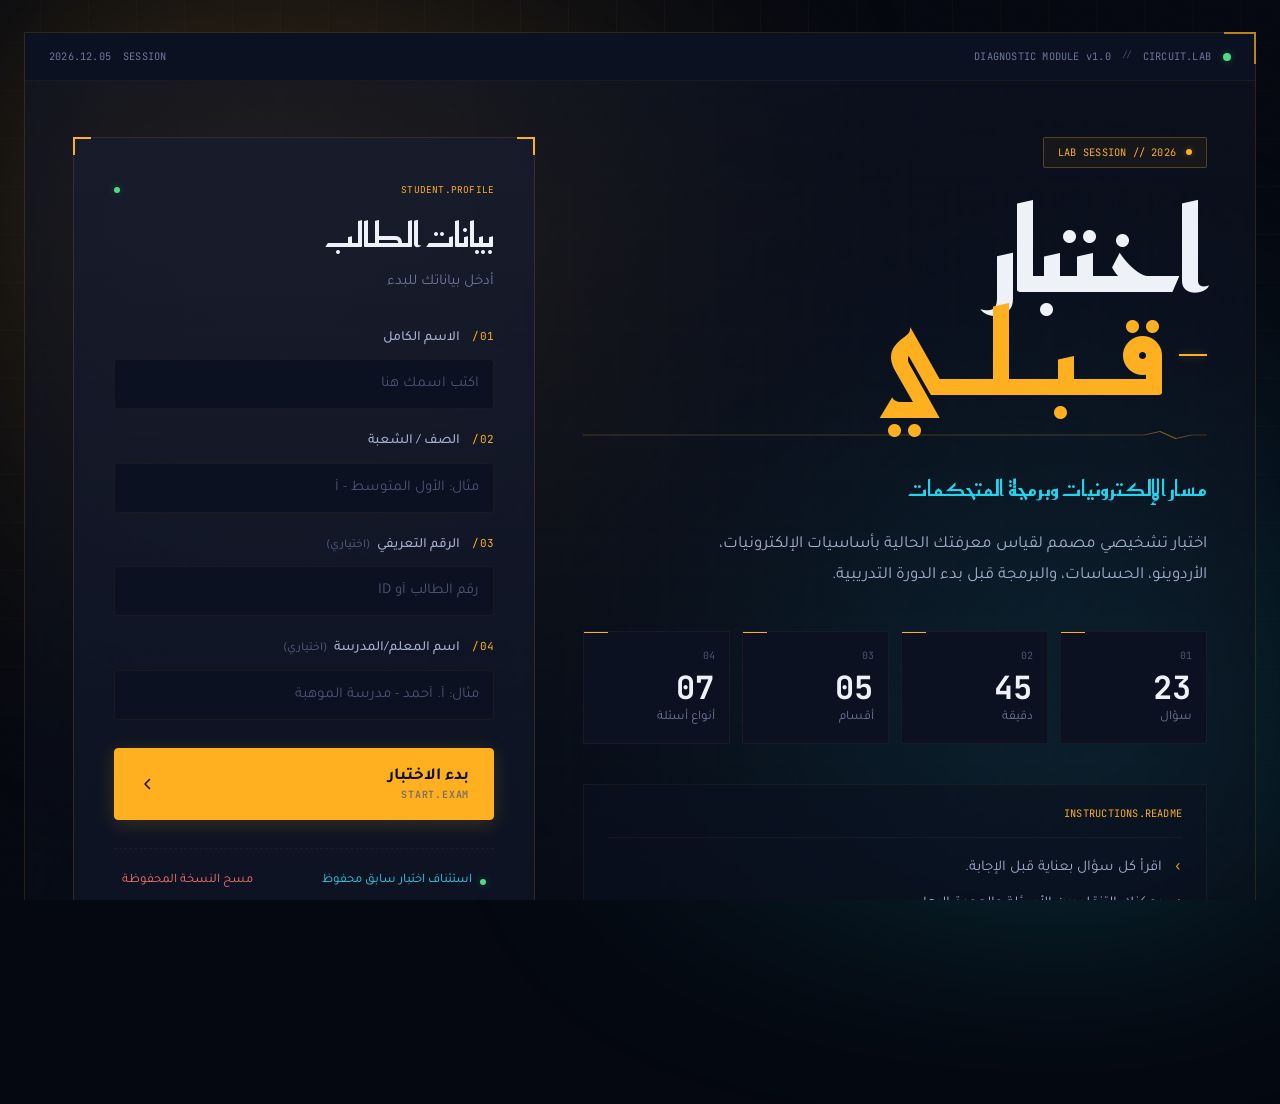
==== index.html @ 3941011f "Add files via upload" ====
<!DOCTYPE html>
<html lang="ar" dir="rtl">
<head>
  <meta charset="UTF-8" />
  <meta name="viewport" content="width=device-width, initial-scale=1.0" />
  <title>الاختبار القبلي — إلكترونيات وبرمجة متحكمات</title>
  <link rel="preconnect" href="https://fonts.googleapis.com" />
  <link rel="preconnect" href="https://fonts.gstatic.com" crossorigin />
  <link href="https://fonts.googleapis.com/css2?family=Reem+Kufi:wght@400;500;600;700&family=Tajawal:wght@300;400;500;700;800&family=JetBrains+Mono:wght@400;500;700&display=swap" rel="stylesheet" />
  <link rel="stylesheet" href="styles.css" />
</head>
<body>
  <!-- Ambient background layers -->
  <div class="ambient-grid" aria-hidden="true"></div>
  <div class="ambient-noise" aria-hidden="true"></div>
  <div class="ambient-glow ambient-glow--amber" aria-hidden="true"></div>
  <div class="ambient-glow ambient-glow--cyan" aria-hidden="true"></div>

  <!-- ============================================================
       WELCOME SCREEN
  ============================================================ -->
  <section class="screen screen--welcome" id="screen-welcome">
    <div class="frame frame--outer">
      <div class="brand-strip">
        <div class="brand-strip__left">
          <span class="signal-dot"></span>
          <span class="mono">CIRCUIT.LAB</span>
          <span class="brand-strip__divider">//</span>
          <span class="mono mono--muted">DIAGNOSTIC MODULE v1.0</span>
        </div>
        <div class="brand-strip__right">
          <span class="mono mono--muted">SESSION</span>
          <span class="mono" id="date-stamp"></span>
        </div>
      </div>

      <div class="welcome-grid">
        <!-- Hero (visual right in RTL) -->
        <div class="welcome-hero">
          <div class="meta-tag">
            <span class="meta-tag__dot"></span>
            <span class="mono">LAB SESSION // 2026</span>
          </div>

          <h1 class="hero-title">
            <span class="hero-title__line">اختبار</span>
            <span class="hero-title__line hero-title__line--accent">قـبـلـي</span>
          </h1>

          <div class="hero-underline">
            <svg viewBox="0 0 400 20" preserveAspectRatio="none">
              <path d="M0,10 L360,10 L370,4 L380,16 L390,10 L400,10" fill="none" stroke="currentColor" stroke-width="1.2"/>
            </svg>
          </div>

          <p class="hero-subtitle">مسار الإلكترونيات وبرمجة المتحكمات</p>

          <p class="hero-description">
            اختبار تشخيصي مصمم لقياس معرفتك الحالية بأساسيات الإلكترونيات،
            الأردوينو، الحساسات، والبرمجة قبل بدء الدورة التدريبية.
          </p>

          <div class="hero-stats">
            <div class="stat">
              <span class="stat__ordinal mono">01</span>
              <span class="stat__value mono">23</span>
              <span class="stat__label">سؤال</span>
            </div>
            <div class="stat">
              <span class="stat__ordinal mono">02</span>
              <span class="stat__value mono">45</span>
              <span class="stat__label">دقيقة</span>
            </div>
            <div class="stat">
              <span class="stat__ordinal mono">03</span>
              <span class="stat__value mono">05</span>
              <span class="stat__label">أقسام</span>
            </div>
            <div class="stat">
              <span class="stat__ordinal mono">04</span>
              <span class="stat__value mono">07</span>
              <span class="stat__label">أنواع أسئلة</span>
            </div>
          </div>

          <div class="hero-instructions">
            <div class="instructions-header">
              <span class="mono">INSTRUCTIONS.README</span>
            </div>
            <ul>
              <li><span class="li-num mono">›</span> اقرأ كل سؤال بعناية قبل الإجابة.</li>
              <li><span class="li-num mono">›</span> يمكنك التنقل بين الأسئلة والعودة إليها.</li>
              <li><span class="li-num mono">›</span> لا يوجد خصم على الإجابة الخاطئة، حاول دائماً.</li>
              <li><span class="li-num mono">›</span> عند انتهاء الوقت يُغلق الاختبار تلقائياً.</li>
            </ul>
          </div>
        </div>

        <!-- Student form panel (visual left in RTL) -->
        <div class="welcome-panel">
          <div class="panel-corners">
            <span class="corner corner--tl"></span>
            <span class="corner corner--tr"></span>
            <span class="corner corner--bl"></span>
            <span class="corner corner--br"></span>
          </div>

          <div class="panel-head">
            <div class="panel-head__row">
              <span class="mono mono--amber">STUDENT.PROFILE</span>
              <span class="signal-dot signal-dot--sm"></span>
            </div>
            <h2 class="panel-title">بيانات الطالب</h2>
            <p class="panel-caption">أدخل بياناتك للبدء</p>
          </div>

          <form class="student-form" id="student-form" novalidate>
            <label class="field">
              <span class="field__index mono">01/</span>
              <span class="field__label">الاسم الكامل</span>
              <input type="text" name="name" required autocomplete="name" placeholder="اكتب اسمك هنا" />
            </label>

            <label class="field">
              <span class="field__index mono">02/</span>
              <span class="field__label">الصف / الشعبة</span>
              <input type="text" name="grade" required placeholder="مثال: الأول المتوسط - أ" />
            </label>

            <label class="field">
              <span class="field__index mono">03/</span>
              <span class="field__label">الرقم التعريفي <span class="field__optional">(اختياري)</span></span>
              <input type="text" name="id" placeholder="رقم الطالب أو ID" />
            </label>

            <label class="field">
              <span class="field__index mono">04/</span>
              <span class="field__label">اسم المعلم/المدرسة <span class="field__optional">(اختياري)</span></span>
              <input type="text" name="school" placeholder="مثال: أ. أحمد - مدرسة الموهبة" />
            </label>

            <button type="submit" class="btn btn--primary btn--start">
              <span class="btn__label">
                <span>بدء الاختبار</span>
                <span class="mono mono--dim">START.EXAM</span>
              </span>
              <span class="btn__arrow" aria-hidden="true">
                <svg viewBox="0 0 24 24" width="18" height="18"><path d="M14 6l-6 6 6 6" fill="none" stroke="currentColor" stroke-width="2" stroke-linecap="round" stroke-linejoin="round"/></svg>
              </span>
            </button>

            <div class="resume-row" id="resume-row" hidden>
              <button type="button" class="link-btn" id="btn-resume">
                <span class="signal-dot signal-dot--sm"></span>
                استئناف اختبار سابق محفوظ
              </button>
              <button type="button" class="link-btn link-btn--danger" id="btn-clear-saved">
                مسح النسخة المحفوظة
              </button>
            </div>
          </form>
        </div>
      </div>
    </div>
  </section>

  <!-- ============================================================
       QUIZ SCREEN
  ============================================================ -->
  <section class="screen screen--quiz hidden" id="screen-quiz">
    <header class="quiz-header">
      <div class="quiz-header__left">
        <div class="chip-logo" aria-hidden="true">
          <svg viewBox="0 0 40 40">
            <rect x="8" y="8" width="24" height="24" rx="2" fill="none" stroke="currentColor" stroke-width="1.5"/>
            <rect x="14" y="14" width="12" height="12" fill="currentColor" opacity="0.15"/>
            <circle cx="20" cy="20" r="1.5" fill="currentColor"/>
            <line x1="4" y1="14" x2="8" y2="14" stroke="currentColor" stroke-width="1.2"/>
            <line x1="4" y1="20" x2="8" y2="20" stroke="currentColor" stroke-width="1.2"/>
            <line x1="4" y1="26" x2="8" y2="26" stroke="currentColor" stroke-width="1.2"/>
            <line x1="32" y1="14" x2="36" y2="14" stroke="currentColor" stroke-width="1.2"/>
            <line x1="32" y1="20" x2="36" y2="20" stroke="currentColor" stroke-width="1.2"/>
            <line x1="32" y1="26" x2="36" y2="26" stroke="currentColor" stroke-width="1.2"/>
            <line x1="14" y1="4" x2="14" y2="8" stroke="currentColor" stroke-width="1.2"/>
            <line x1="20" y1="4" x2="20" y2="8" stroke="currentColor" stroke-width="1.2"/>
            <line x1="26" y1="4" x2="26" y2="8" stroke="currentColor" stroke-width="1.2"/>
            <line x1="14" y1="32" x2="14" y2="36" stroke="currentColor" stroke-width="1.2"/>
            <line x1="20" y1="32" x2="20" y2="36" stroke="currentColor" stroke-width="1.2"/>
            <line x1="26" y1="32" x2="26" y2="36" stroke="currentColor" stroke-width="1.2"/>
          </svg>
        </div>
        <div class="quiz-brand">
          <div class="quiz-brand__title mono">CIRCUIT.LAB</div>
          <div class="quiz-brand__sub">اختبار قبلي</div>
        </div>
        <div class="student-badge" id="student-badge"></div>
      </div>

      <div class="quiz-header__right">
        <div class="progress-info">
          <span class="progress-info__label mono">PROGRESS</span>
          <span class="progress-info__value">
            <span id="answered-count" class="mono">0</span>
            <span class="progress-info__sep">/</span>
            <span id="total-count" class="mono">23</span>
          </span>
          <div class="progress-bar">
            <div class="progress-bar__fill" id="progress-fill"></div>
          </div>
        </div>

        <div class="timer" id="timer">
          <span class="timer__label mono">TIME REMAINING</span>
          <span class="timer__value mono" id="timer-value">45:00</span>
        </div>
      </div>
    </header>

    <div class="quiz-body">
      <aside class="quiz-nav">
        <div class="quiz-nav__head">
          <span class="mono mono--amber">MAP.NAV</span>
          <span class="quiz-nav__title">خريطة الأسئلة</span>
        </div>
        <div class="quiz-nav__legend">
          <span class="legend-item"><span class="legend-swatch legend-swatch--answered"></span>مُجاب</span>
          <span class="legend-item"><span class="legend-swatch legend-swatch--current"></span>الحالي</span>
          <span class="legend-item"><span class="legend-swatch legend-swatch--empty"></span>فارغ</span>
        </div>
        <div class="section-list" id="section-list"></div>
      </aside>

      <main class="quiz-main">
        <div class="question-shell" id="question-shell">
          <!-- Rendered by JS -->
        </div>

        <div class="quiz-actions">
          <button class="btn btn--ghost" id="btn-prev">
            <svg viewBox="0 0 24 24" width="16" height="16" class="btn__arrow"><path d="M10 6l6 6-6 6" fill="none" stroke="currentColor" stroke-width="2" stroke-linecap="round" stroke-linejoin="round"/></svg>
            السابق
          </button>
          <button class="btn btn--ghost" id="btn-finish">
            إنهاء وتسليم
          </button>
          <button class="btn btn--primary" id="btn-next">
            التالي
            <svg viewBox="0 0 24 24" width="16" height="16" class="btn__arrow"><path d="M14 6l-6 6 6 6" fill="none" stroke="currentColor" stroke-width="2" stroke-linecap="round" stroke-linejoin="round"/></svg>
          </button>
        </div>
      </main>
    </div>
  </section>

  <!-- ============================================================
       RESULTS SCREEN
  ============================================================ -->
  <section class="screen screen--results hidden" id="screen-results">
    <div class="results-frame">
      <div class="results-hero">
        <div class="check-frame">
          <svg viewBox="0 0 100 100" class="check-svg">
            <circle cx="50" cy="50" r="46" fill="none" stroke="currentColor" stroke-width="1" opacity="0.3"/>
            <circle cx="50" cy="50" r="40" fill="none" stroke="currentColor" stroke-width="1.5" class="check-circle"/>
            <path d="M30 52 L44 66 L72 36" fill="none" stroke="currentColor" stroke-width="3" stroke-linecap="round" stroke-linejoin="round" class="check-tick"/>
          </svg>
        </div>
        <div class="results-status">
          <span class="mono mono--amber">STATUS // TRANSMITTED</span>
        </div>
        <h1 class="results-title">تم تسليم الإجابات</h1>
        <p class="results-subtitle">شكراً لك، تم حفظ إجاباتك بنجاح.</p>
      </div>

      <div class="sync-status sync-status--idle" id="sync-status">
        <span class="sync-status__dot"></span>
        <span class="sync-status__text">في انتظار حالة الإرسال...</span>
      </div>

      <div class="results-summary" id="results-summary">
        <!-- Rendered by JS -->
      </div>

      <div class="results-actions">
        <div class="actions-head">
          <span class="mono mono--amber">EXPORT.OPTIONS</span>
          <span class="actions-title">اختر طريقة الحفظ/الإرسال</span>
        </div>

        <div class="actions-grid">
          <button class="action-card" id="btn-download-json">
            <div class="action-card__icon">
              <svg viewBox="0 0 24 24" width="24" height="24"><path d="M12 3v12m0 0l-4-4m4 4l4-4M4 17v2a2 2 0 002 2h12a2 2 0 002-2v-2" fill="none" stroke="currentColor" stroke-width="1.8" stroke-linecap="round" stroke-linejoin="round"/></svg>
            </div>
            <div class="action-card__body">
              <span class="mono mono--dim">01</span>
              <h3>تحميل ملف JSON</h3>
              <p>ملف بيانات كامل، مثالي للمعلم</p>
            </div>
          </button>

          <button class="action-card" id="btn-download-csv">
            <div class="action-card__icon">
              <svg viewBox="0 0 24 24" width="24" height="24"><rect x="4" y="4" width="16" height="16" rx="1" fill="none" stroke="currentColor" stroke-width="1.8"/><line x1="4" y1="10" x2="20" y2="10" stroke="currentColor" stroke-width="1.5"/><line x1="10" y1="4" x2="10" y2="20" stroke="currentColor" stroke-width="1.5"/></svg>
            </div>
            <div class="action-card__body">
              <span class="mono mono--dim">02</span>
              <h3>تحميل Excel/CSV</h3>
              <p>يفتح مباشرة في Excel</p>
            </div>
          </button>

          <button class="action-card" id="btn-download-txt">
            <div class="action-card__icon">
              <svg viewBox="0 0 24 24" width="24" height="24"><path d="M6 4h9l5 5v11a2 2 0 01-2 2H6a2 2 0 01-2-2V6a2 2 0 012-2z" fill="none" stroke="currentColor" stroke-width="1.8" stroke-linejoin="round"/><line x1="8" y1="13" x2="16" y2="13" stroke="currentColor" stroke-width="1.5"/><line x1="8" y1="17" x2="14" y2="17" stroke="currentColor" stroke-width="1.5"/></svg>
            </div>
            <div class="action-card__body">
              <span class="mono mono--dim">03</span>
              <h3>تحميل ملف نصي</h3>
              <p>ملف مقروء بسهولة</p>
            </div>
          </button>

          <button class="action-card" id="btn-copy">
            <div class="action-card__icon">
              <svg viewBox="0 0 24 24" width="24" height="24"><rect x="8" y="8" width="12" height="12" rx="1" fill="none" stroke="currentColor" stroke-width="1.8"/><path d="M16 8V6a2 2 0 00-2-2H6a2 2 0 00-2 2v8a2 2 0 002 2h2" fill="none" stroke="currentColor" stroke-width="1.8"/></svg>
            </div>
            <div class="action-card__body">
              <span class="mono mono--dim">04</span>
              <h3>نسخ للحافظة</h3>
              <p>الصق في أي مكان</p>
            </div>
          </button>

          <button class="action-card" id="btn-email">
            <div class="action-card__icon">
              <svg viewBox="0 0 24 24" width="24" height="24"><rect x="3" y="5" width="18" height="14" rx="1" fill="none" stroke="currentColor" stroke-width="1.8"/><path d="M3 7l9 6 9-6" fill="none" stroke="currentColor" stroke-width="1.8" stroke-linejoin="round"/></svg>
            </div>
            <div class="action-card__body">
              <span class="mono mono--dim">05</span>
              <h3>إرسال بالبريد</h3>
              <p>يفتح تطبيق البريد لديك</p>
            </div>
          </button>

          <button class="action-card action-card--restart" id="btn-restart">
            <div class="action-card__icon">
              <svg viewBox="0 0 24 24" width="24" height="24"><path d="M4 12a8 8 0 0114-5.3M20 4v4h-4M20 12a8 8 0 01-14 5.3M4 20v-4h4" fill="none" stroke="currentColor" stroke-width="1.8" stroke-linecap="round" stroke-linejoin="round"/></svg>
            </div>
            <div class="action-card__body">
              <span class="mono mono--dim">06</span>
              <h3>اختبار جديد</h3>
              <p>لطالب آخر</p>
            </div>
          </button>
        </div>

        <div class="teacher-config">
          <details>
            <summary>
              <span class="mono mono--amber">TEACHER.CONFIG</span>
              إعدادات المعلم — كيف يستقبل المعلم إجاباتك؟
            </summary>
            <div class="teacher-config__body">
              <p>ضع بريد المعلم هنا وسيتم استخدامه تلقائياً في زر "إرسال بالبريد":</p>
              <div class="config-row">
                <input type="email" id="teacher-email" placeholder="teacher@example.com" />
                <button class="btn btn--ghost btn--sm" id="btn-save-email">حفظ</button>
              </div>
              <p class="config-hint">
                <span class="mono mono--dim">HINT</span>
                لحفظ الإجابات تلقائياً على Google Sheets، راجع ملف
                <code>README.md</code> — يوجد دليل مبسط.
              </p>
            </div>
          </details>
        </div>
      </div>
    </div>
  </section>

  <!-- ============================================================
       CONFIRMATION MODAL
  ============================================================ -->
  <div class="modal hidden" id="modal-confirm">
    <div class="modal__backdrop" data-close-modal></div>
    <div class="modal__panel">
      <div class="panel-corners">
        <span class="corner corner--tl"></span>
        <span class="corner corner--tr"></span>
        <span class="corner corner--bl"></span>
        <span class="corner corner--br"></span>
      </div>
      <div class="modal__body">
        <div class="modal__badge mono mono--amber">CONFIRM.ACTION</div>
        <h3 id="modal-title">هل أنت متأكد؟</h3>
        <p id="modal-message">لن تستطيع تعديل إجاباتك بعد التسليم.</p>
        <div id="modal-warning" class="modal__warning hidden"></div>
      </div>
      <div class="modal__actions">
        <button class="btn btn--ghost" id="modal-cancel">إلغاء</button>
        <button class="btn btn--primary" id="modal-confirm">تأكيد</button>
      </div>
    </div>
  </div>

  <!-- ============================================================
       TOAST
  ============================================================ -->
  <div class="toast" id="toast" role="status" aria-live="polite"></div>

  <script src="questions.js"></script>
  <script src="app.js"></script>
</body>
</html>
---- styles.css ----
/* ============================================================
   CIRCUIT.LAB — Diagnostic Module Stylesheet
   Aesthetic: "Digital Laboratory"
   Palette: void navy + amber warning + cyan signal
   Typography: Reem Kufi (display AR) + Tajawal (body AR) + JetBrains Mono
============================================================ */

/* ------------------------------------------------------------
   1. Design tokens
------------------------------------------------------------ */
:root {
  /* Base surfaces */
  --bg-void: #050810;
  --bg-primary: #0a0e1a;
  --bg-surface: #101627;
  --bg-elevated: #161d33;
  --bg-hover: #1e2745;
  --bg-inset: #0b1120;

  /* Borders */
  --border-hairline: rgba(255, 176, 32, 0.06);
  --border-subtle: rgba(255, 176, 32, 0.14);
  --border-normal: rgba(255, 176, 32, 0.28);
  --border-strong: rgba(255, 176, 32, 0.55);
  --border-cool: rgba(34, 211, 238, 0.25);

  /* Text */
  --text-primary: #eef1f8;
  --text-secondary: #a3aecc;
  --text-muted: #6d7899;
  --text-dim: #4a5573;
  --text-inverse: #0a0e1a;

  /* Signal colors */
  --amber: #ffb020;
  --amber-soft: #ffcb63;
  --amber-glow: rgba(255, 176, 32, 0.35);
  --amber-shadow: rgba(255, 176, 32, 0.18);
  --cyan: #22d3ee;
  --cyan-soft: #7ce8f6;
  --cyan-glow: rgba(34, 211, 238, 0.35);
  --mint: #4ade80;
  --mint-glow: rgba(74, 222, 128, 0.3);
  --red: #f87171;
  --red-glow: rgba(248, 113, 113, 0.35);

  /* Typography */
  --font-display: 'Reem Kufi', 'Tajawal', system-ui, sans-serif;
  --font-body: 'Tajawal', system-ui, sans-serif;
  --font-mono: 'JetBrains Mono', 'Courier New', monospace;

  /* Radii */
  --r-sm: 4px;
  --r-md: 6px;
  --r-lg: 10px;
  --r-xl: 16px;

  /* Motion */
  --ease: cubic-bezier(0.4, 0, 0.2, 1);
  --ease-emphasized: cubic-bezier(0.2, 0.9, 0.3, 1);
  --dur-fast: 180ms;
  --dur-med: 320ms;
  --dur-slow: 600ms;
}

/* ------------------------------------------------------------
   2. Reset & base
------------------------------------------------------------ */
*,
*::before,
*::after {
  box-sizing: border-box;
  margin: 0;
  padding: 0;
}

html,
body {
  height: 100%;
  background: var(--bg-void);
  color: var(--text-primary);
  font-family: var(--font-body);
  font-size: 16px;
  line-height: 1.6;
  overflow-x: hidden;
  -webkit-font-smoothing: antialiased;
  -moz-osx-font-smoothing: grayscale;
}

body {
  position: relative;
  min-height: 100vh;
  overflow-y: auto;
}

button,
input,
textarea,
select {
  font: inherit;
  color: inherit;
}

button {
  background: none;
  border: none;
  cursor: pointer;
}

::selection {
  background: var(--amber);
  color: var(--text-inverse);
}

/* Custom scrollbar */
::-webkit-scrollbar {
  width: 10px;
  height: 10px;
}
::-webkit-scrollbar-track {
  background: var(--bg-primary);
}
::-webkit-scrollbar-thumb {
  background: var(--bg-elevated);
  border-radius: 5px;
  border: 2px solid var(--bg-primary);
}
::-webkit-scrollbar-thumb:hover {
  background: var(--border-normal);
}

.hidden {
  display: none !important;
}

.mono {
  font-family: var(--font-mono);
  font-feature-settings: 'ss01' on;
  letter-spacing: 0.02em;
  font-size: 0.86em;
}
.mono--amber { color: var(--amber); }
.mono--dim   { color: var(--text-dim); }
.mono--muted { color: var(--text-muted); }

/* ------------------------------------------------------------
   3. Ambient background layers
------------------------------------------------------------ */
.ambient-grid,
.ambient-noise,
.ambient-glow {
  position: fixed;
  inset: 0;
  pointer-events: none;
  z-index: 0;
}

.ambient-grid {
  background-image:
    linear-gradient(rgba(255, 176, 32, 0.035) 1px, transparent 1px),
    linear-gradient(90deg, rgba(255, 176, 32, 0.035) 1px, transparent 1px);
  background-size: 48px 48px;
  background-position: center center;
  mask-image: radial-gradient(ellipse at 50% 40%, rgba(0,0,0,1) 40%, rgba(0,0,0,0.4) 90%);
  -webkit-mask-image: radial-gradient(ellipse at 50% 40%, rgba(0,0,0,1) 40%, rgba(0,0,0,0.4) 90%);
}

.ambient-noise {
  opacity: 0.03;
  mix-blend-mode: overlay;
  background-image: url("data:image/svg+xml;utf8,<svg xmlns='http://www.w3.org/2000/svg' width='120' height='120'><filter id='n'><feTurbulence type='fractalNoise' baseFrequency='0.9' numOctaves='2' /></filter><rect width='100%25' height='100%25' filter='url(%23n)' opacity='0.6'/></svg>");
}

.ambient-glow {
  filter: blur(120px);
  opacity: 0.25;
}
.ambient-glow--amber {
  background: radial-gradient(circle at 20% 20%, var(--amber) 0%, transparent 45%);
}
.ambient-glow--cyan {
  background: radial-gradient(circle at 85% 85%, var(--cyan) 0%, transparent 40%);
}

/* ------------------------------------------------------------
   4. Screen structure
------------------------------------------------------------ */
.screen {
  position: relative;
  z-index: 1;
  min-height: 100vh;
  animation: screen-in var(--dur-slow) var(--ease-emphasized);
}

@keyframes screen-in {
  from {
    opacity: 0;
    transform: translateY(8px);
  }
  to {
    opacity: 1;
    transform: translateY(0);
  }
}

/* ------------------------------------------------------------
   5. WELCOME screen
------------------------------------------------------------ */
.screen--welcome {
  padding: 32px 24px;
  display: flex;
  align-items: center;
  justify-content: center;
}

.frame--outer {
  width: 100%;
  max-width: 1400px;
  border: 1px solid var(--border-subtle);
  background: linear-gradient(180deg, rgba(16, 22, 39, 0.6), rgba(10, 14, 26, 0.4));
  backdrop-filter: blur(2px);
  position: relative;
}

/* Frame corner brackets */
.frame--outer::before,
.frame--outer::after {
  content: '';
  position: absolute;
  width: 32px;
  height: 32px;
  border: 2px solid var(--amber);
  opacity: 0.7;
}
.frame--outer::before {
  top: -1px; right: -1px;
  border-left: none; border-bottom: none;
}
.frame--outer::after {
  bottom: -1px; left: -1px;
  border-right: none; border-top: none;
}

.brand-strip {
  display: flex;
  justify-content: space-between;
  align-items: center;
  padding: 14px 24px;
  border-bottom: 1px solid var(--border-hairline);
  background: var(--bg-inset);
  font-size: 12px;
  color: var(--text-muted);
}
.brand-strip__left,
.brand-strip__right {
  display: flex;
  align-items: center;
  gap: 12px;
}
.brand-strip__divider {
  color: var(--text-dim);
}

.signal-dot {
  display: inline-block;
  width: 8px;
  height: 8px;
  border-radius: 50%;
  background: var(--mint);
  box-shadow: 0 0 8px var(--mint-glow);
  animation: pulse 1.6s infinite;
}
.signal-dot--sm {
  width: 6px;
  height: 6px;
}
@keyframes pulse {
  0%, 100% { opacity: 1; transform: scale(1); }
  50% { opacity: 0.4; transform: scale(0.85); }
}

.welcome-grid {
  display: grid;
  grid-template-columns: 1.35fr 1fr;
  gap: 48px;
  padding: 56px 48px;
}

.welcome-hero {
  animation: slide-in-r var(--dur-slow) var(--ease-emphasized) both;
  animation-delay: 100ms;
}
.welcome-panel {
  animation: slide-in-l var(--dur-slow) var(--ease-emphasized) both;
  animation-delay: 250ms;
}

@keyframes slide-in-r {
  from { opacity: 0; transform: translateX(-24px); }
  to { opacity: 1; transform: translateX(0); }
}
@keyframes slide-in-l {
  from { opacity: 0; transform: translateX(24px); }
  to { opacity: 1; transform: translateX(0); }
}

/* Hero */
.meta-tag {
  display: inline-flex;
  align-items: center;
  gap: 10px;
  padding: 6px 14px;
  border: 1px solid var(--border-normal);
  color: var(--amber);
  font-size: 12px;
  letter-spacing: 0.08em;
  border-radius: 2px;
  background: rgba(255, 176, 32, 0.05);
  margin-bottom: 32px;
}
.meta-tag__dot {
  width: 6px;
  height: 6px;
  border-radius: 50%;
  background: var(--amber);
  box-shadow: 0 0 6px var(--amber-glow);
  animation: pulse 1.6s infinite;
}

.hero-title {
  font-family: var(--font-display);
  font-weight: 700;
  font-size: clamp(56px, 9vw, 128px);
  line-height: 0.9;
  letter-spacing: -0.02em;
  margin-bottom: 20px;
}
.hero-title__line {
  display: block;
  color: var(--text-primary);
}
.hero-title__line--accent {
  color: var(--amber);
  position: relative;
  padding-inline-start: 44px;
}
.hero-title__line--accent::before {
  content: '';
  position: absolute;
  right: 0;
  top: 50%;
  transform: translateY(-50%);
  width: 28px;
  height: 2px;
  background: var(--amber);
  box-shadow: 0 0 8px var(--amber-glow);
}

.hero-underline {
  color: var(--amber);
  opacity: 0.5;
  margin-bottom: 32px;
  height: 12px;
}
.hero-underline svg { width: 100%; height: 100%; }

.hero-subtitle {
  font-family: var(--font-display);
  font-weight: 500;
  font-size: 22px;
  color: var(--cyan);
  margin-bottom: 24px;
  letter-spacing: 0.01em;
}

.hero-description {
  max-width: 540px;
  color: var(--text-secondary);
  line-height: 1.8;
  margin-bottom: 40px;
  font-size: 17px;
}

.hero-stats {
  display: grid;
  grid-template-columns: repeat(4, 1fr);
  gap: 12px;
  margin-bottom: 40px;
  max-width: 640px;
}
.stat {
  position: relative;
  padding: 16px 14px 14px;
  border: 1px solid var(--border-hairline);
  background: var(--bg-inset);
  overflow: hidden;
  transition: border-color var(--dur-fast) var(--ease), transform var(--dur-fast) var(--ease);
}
.stat:hover {
  border-color: var(--border-normal);
  transform: translateY(-2px);
}
.stat::before {
  content: '';
  position: absolute;
  top: 0; left: 0;
  width: 24px;
  height: 1px;
  background: var(--amber);
}
.stat__ordinal {
  display: block;
  font-size: 10px;
  color: var(--text-dim);
  margin-bottom: 8px;
}
.stat__value {
  display: block;
  font-size: 32px;
  color: var(--text-primary);
  font-weight: 700;
  line-height: 1;
}
.stat__label {
  display: block;
  font-size: 13px;
  color: var(--text-muted);
  margin-top: 4px;
}

.hero-instructions {
  border: 1px solid var(--border-hairline);
  background: rgba(11, 17, 32, 0.6);
  padding: 20px 24px;
  max-width: 640px;
}
.instructions-header {
  padding-bottom: 12px;
  margin-bottom: 12px;
  border-bottom: 1px solid var(--border-hairline);
  font-size: 12px;
  color: var(--amber);
  letter-spacing: 0.06em;
}
.hero-instructions ul {
  list-style: none;
}
.hero-instructions li {
  display: flex;
  gap: 12px;
  padding: 6px 0;
  color: var(--text-secondary);
  font-size: 15px;
}
.li-num {
  color: var(--amber);
  flex-shrink: 0;
}

/* Panel */
.welcome-panel {
  position: relative;
  padding: 44px 40px;
  background: linear-gradient(180deg, rgba(22, 29, 51, 0.65), rgba(16, 22, 39, 0.75));
  border: 1px solid var(--border-subtle);
}

.panel-corners {
  position: absolute;
  inset: 0;
  pointer-events: none;
}
.corner {
  position: absolute;
  width: 18px;
  height: 18px;
  border-color: var(--amber);
  border-style: solid;
  border-width: 0;
}
.corner--tl { top: -1px; right: -1px; border-top-width: 2px; border-right-width: 2px; }
.corner--tr { top: -1px; left: -1px; border-top-width: 2px; border-left-width: 2px; }
.corner--bl { bottom: -1px; right: -1px; border-bottom-width: 2px; border-right-width: 2px; }
.corner--br { bottom: -1px; left: -1px; border-bottom-width: 2px; border-left-width: 2px; }

.panel-head {
  margin-bottom: 32px;
}
.panel-head__row {
  display: flex;
  justify-content: space-between;
  align-items: center;
  margin-bottom: 12px;
  font-size: 11px;
  letter-spacing: 0.08em;
}
.panel-title {
  font-family: var(--font-display);
  font-weight: 600;
  font-size: 34px;
  margin-bottom: 6px;
}
.panel-caption {
  color: var(--text-muted);
  font-size: 15px;
}

.student-form {
  display: flex;
  flex-direction: column;
  gap: 20px;
}

.field {
  display: block;
  position: relative;
}
.field__index {
  display: inline-block;
  color: var(--amber);
  font-size: 11px;
  margin-inline-end: 8px;
}
.field__label {
  color: var(--text-secondary);
  font-size: 14px;
  font-weight: 500;
}
.field__optional {
  color: var(--text-dim);
  font-size: 12px;
  margin-inline-start: 4px;
}
.field input,
.field textarea {
  display: block;
  width: 100%;
  margin-top: 8px;
  padding: 12px 14px;
  background: var(--bg-inset);
  border: 1px solid var(--border-hairline);
  border-radius: var(--r-sm);
  color: var(--text-primary);
  font-size: 15px;
  transition: border-color var(--dur-fast) var(--ease), box-shadow var(--dur-fast) var(--ease), background var(--dur-fast) var(--ease);
}
.field input::placeholder,
.field textarea::placeholder {
  color: var(--text-dim);
}
.field input:focus,
.field textarea:focus {
  outline: none;
  border-color: var(--amber);
  background: rgba(11, 17, 32, 0.9);
  box-shadow: 0 0 0 3px var(--amber-shadow);
}

/* Buttons */
.btn {
  display: inline-flex;
  align-items: center;
  justify-content: center;
  gap: 10px;
  padding: 14px 22px;
  border-radius: var(--r-sm);
  border: 1px solid transparent;
  font-family: var(--font-body);
  font-weight: 500;
  font-size: 15px;
  cursor: pointer;
  transition: transform var(--dur-fast) var(--ease), background var(--dur-fast) var(--ease), border-color var(--dur-fast) var(--ease), box-shadow var(--dur-fast) var(--ease);
  position: relative;
  overflow: hidden;
}
.btn--sm { padding: 8px 14px; font-size: 13px; }
.btn__arrow { display: inline-flex; }
.btn:active { transform: translateY(1px); }

.btn--primary {
  background: var(--amber);
  color: var(--text-inverse);
  font-weight: 700;
  border-color: var(--amber);
  box-shadow: 0 4px 20px var(--amber-shadow);
}
.btn--primary:hover {
  background: var(--amber-soft);
  box-shadow: 0 6px 30px var(--amber-glow);
  transform: translateY(-1px);
}

.btn--ghost {
  background: transparent;
  color: var(--text-primary);
  border-color: var(--border-normal);
}
.btn--ghost:hover {
  border-color: var(--amber);
  background: rgba(255, 176, 32, 0.06);
}

.btn--start {
  width: 100%;
  padding: 18px 24px;
  margin-top: 8px;
  justify-content: space-between;
}
.btn--start .btn__label {
  display: flex;
  flex-direction: column;
  align-items: flex-start;
  gap: 2px;
  line-height: 1.2;
}
.btn--start .btn__label > span:first-child {
  font-size: 17px;
  font-weight: 700;
}
.btn--start .btn__label > span:last-child {
  font-size: 10px;
  opacity: 0.7;
  letter-spacing: 0.08em;
}

.resume-row {
  display: flex;
  justify-content: space-between;
  align-items: center;
  padding-top: 16px;
  border-top: 1px dashed var(--border-hairline);
  margin-top: 8px;
}

.link-btn {
  display: inline-flex;
  align-items: center;
  gap: 8px;
  color: var(--cyan);
  font-size: 13px;
  padding: 6px 8px;
  transition: color var(--dur-fast) var(--ease);
}
.link-btn:hover { color: var(--cyan-soft); }
.link-btn--danger { color: var(--red); }
.link-btn--danger:hover { color: #fca5a5; }

/* ------------------------------------------------------------
   6. QUIZ screen
------------------------------------------------------------ */
.screen--quiz {
  display: flex;
  flex-direction: column;
  padding: 0;
}

.quiz-header {
  display: flex;
  justify-content: space-between;
  align-items: center;
  padding: 16px 32px;
  border-bottom: 1px solid var(--border-hairline);
  background: linear-gradient(180deg, rgba(11, 17, 32, 0.9), rgba(11, 17, 32, 0.7));
  backdrop-filter: blur(8px);
  position: sticky;
  top: 0;
  z-index: 10;
}
.quiz-header__left,
.quiz-header__right {
  display: flex;
  align-items: center;
  gap: 20px;
}

.chip-logo {
  width: 40px;
  height: 40px;
  color: var(--amber);
  filter: drop-shadow(0 0 6px var(--amber-shadow));
}

.quiz-brand__title {
  color: var(--amber);
  font-size: 12px;
  letter-spacing: 0.1em;
}
.quiz-brand__sub {
  font-family: var(--font-display);
  font-size: 15px;
  color: var(--text-primary);
  margin-top: 2px;
}

.student-badge {
  padding: 6px 12px;
  border: 1px solid var(--border-subtle);
  border-radius: var(--r-sm);
  font-size: 13px;
  color: var(--text-secondary);
  background: var(--bg-inset);
  margin-inline-start: 16px;
  max-width: 260px;
  overflow: hidden;
  text-overflow: ellipsis;
  white-space: nowrap;
}

.progress-info {
  display: flex;
  flex-direction: column;
  align-items: flex-end;
  gap: 4px;
  min-width: 180px;
}
.progress-info__label {
  font-size: 10px;
  color: var(--text-muted);
  letter-spacing: 0.1em;
}
.progress-info__value {
  font-size: 18px;
  color: var(--text-primary);
  font-weight: 500;
}
.progress-info__sep { color: var(--text-dim); margin: 0 3px; }
.progress-bar {
  width: 100%;
  height: 4px;
  background: var(--bg-inset);
  border-radius: 2px;
  overflow: hidden;
  margin-top: 4px;
}
.progress-bar__fill {
  height: 100%;
  width: 0%;
  background: linear-gradient(90deg, var(--amber), var(--cyan));
  transition: width var(--dur-med) var(--ease);
  box-shadow: 0 0 6px var(--amber-shadow);
}

.timer {
  display: flex;
  flex-direction: column;
  align-items: flex-end;
  gap: 2px;
  padding: 8px 16px;
  border: 1px solid var(--border-subtle);
  background: var(--bg-inset);
  border-radius: var(--r-sm);
  min-width: 160px;
}
.timer__label {
  font-size: 10px;
  color: var(--text-muted);
  letter-spacing: 0.1em;
}
.timer__value {
  font-size: 24px;
  color: var(--amber);
  font-weight: 700;
  font-variant-numeric: tabular-nums;
  text-shadow: 0 0 12px var(--amber-shadow);
}
.timer--warn .timer__value { color: var(--red); text-shadow: 0 0 12px var(--red-glow); }
.timer--warn { border-color: var(--red); animation: warn-blink 1s infinite; }
@keyframes warn-blink {
  0%, 100% { box-shadow: 0 0 0 0 var(--red-glow); }
  50% { box-shadow: 0 0 0 4px transparent; }
}

.quiz-body {
  display: grid;
  grid-template-columns: 300px 1fr;
  gap: 32px;
  padding: 32px;
  flex: 1;
  max-width: 1600px;
  width: 100%;
  margin: 0 auto;
}

/* Sidebar navigation */
.quiz-nav {
  position: sticky;
  top: 100px;
  align-self: start;
  padding: 20px;
  border: 1px solid var(--border-hairline);
  background: var(--bg-inset);
  max-height: calc(100vh - 140px);
  overflow-y: auto;
}
.quiz-nav__head {
  padding-bottom: 12px;
  margin-bottom: 12px;
  border-bottom: 1px solid var(--border-hairline);
}
.quiz-nav__title {
  display: block;
  font-family: var(--font-display);
  font-size: 15px;
  color: var(--text-primary);
  margin-top: 4px;
}
.quiz-nav__legend {
  display: flex;
  flex-wrap: wrap;
  gap: 10px;
  padding-bottom: 12px;
  margin-bottom: 16px;
  border-bottom: 1px dashed var(--border-hairline);
}
.legend-item {
  display: inline-flex;
  align-items: center;
  gap: 6px;
  font-size: 11px;
  color: var(--text-muted);
}
.legend-swatch {
  display: inline-block;
  width: 12px;
  height: 12px;
  border: 1px solid var(--border-normal);
}
.legend-swatch--answered { background: var(--amber); border-color: var(--amber); }
.legend-swatch--current { background: transparent; border-color: var(--cyan); box-shadow: 0 0 4px var(--cyan-glow); }
.legend-swatch--empty { background: transparent; }

.section-list {
  display: flex;
  flex-direction: column;
  gap: 18px;
}
.nav-section-title {
  display: flex;
  align-items: baseline;
  gap: 8px;
  font-size: 12px;
  color: var(--text-secondary);
  margin-bottom: 8px;
  padding-bottom: 6px;
  border-bottom: 1px dashed var(--border-hairline);
}
.nav-section-title .mono {
  color: var(--text-dim);
}
.nav-questions {
  display: grid;
  grid-template-columns: repeat(6, 1fr);
  gap: 6px;
}
.nav-q-btn {
  display: flex;
  align-items: center;
  justify-content: center;
  aspect-ratio: 1 / 1;
  border: 1px solid var(--border-subtle);
  background: var(--bg-void);
  color: var(--text-muted);
  font-family: var(--font-mono);
  font-size: 12px;
  transition: all var(--dur-fast) var(--ease);
}
.nav-q-btn:hover {
  border-color: var(--amber);
  color: var(--amber);
}
.nav-q-btn.is-answered {
  background: var(--amber);
  color: var(--text-inverse);
  border-color: var(--amber);
}
.nav-q-btn.is-current {
  border-color: var(--cyan);
  color: var(--cyan);
  box-shadow: inset 0 0 0 1px var(--cyan-glow), 0 0 8px var(--cyan-glow);
}
.nav-q-btn.is-answered.is-current {
  background: var(--cyan);
  color: var(--text-inverse);
  border-color: var(--cyan);
}

/* Main question area */
.quiz-main {
  display: flex;
  flex-direction: column;
  min-width: 0;
}

.question-shell {
  padding: 40px 44px;
  border: 1px solid var(--border-subtle);
  background: linear-gradient(180deg, rgba(22, 29, 51, 0.4), rgba(16, 22, 39, 0.6));
  position: relative;
  min-height: 500px;
  margin-bottom: 24px;
  animation: q-fade var(--dur-med) var(--ease-emphasized);
}
@keyframes q-fade {
  from { opacity: 0; transform: translateY(8px); }
  to { opacity: 1; transform: translateY(0); }
}

.q-head {
  display: flex;
  justify-content: space-between;
  align-items: baseline;
  gap: 16px;
  padding-bottom: 20px;
  margin-bottom: 24px;
  border-bottom: 1px dashed var(--border-hairline);
}
.q-crumb {
  display: flex;
  align-items: baseline;
  gap: 12px;
  flex-wrap: wrap;
  font-size: 12px;
}
.q-section-badge {
  display: inline-flex;
  align-items: center;
  gap: 6px;
  padding: 4px 10px;
  background: rgba(34, 211, 238, 0.08);
  border: 1px solid var(--border-cool);
  color: var(--cyan);
  border-radius: 2px;
  font-size: 12px;
  letter-spacing: 0.03em;
}
.q-number {
  color: var(--text-muted);
}
.q-number strong {
  color: var(--amber);
  font-weight: 700;
}
.q-type-badge {
  padding: 4px 10px;
  border: 1px solid var(--border-subtle);
  color: var(--text-muted);
  font-family: var(--font-mono);
  font-size: 11px;
  letter-spacing: 0.06em;
}
.q-points {
  font-family: var(--font-mono);
  font-size: 12px;
  color: var(--amber);
}

.q-title {
  font-family: var(--font-display);
  font-weight: 500;
  font-size: 26px;
  line-height: 1.5;
  color: var(--text-primary);
  margin-bottom: 24px;
}

.q-body { margin-bottom: 24px; }

/* Question image */
.q-image {
  margin: 16px 0 24px;
  padding: 24px;
  background: var(--bg-void);
  border: 1px solid var(--border-hairline);
  display: flex;
  justify-content: center;
  position: relative;
  border-radius: var(--r-sm);
  overflow: hidden;
}
.q-image::before,
.q-image::after {
  content: '';
  position: absolute;
  width: 14px;
  height: 14px;
  border: 1px solid var(--border-normal);
}
.q-image::before { top: 8px; right: 8px; border-left: none; border-bottom: none; }
.q-image::after { bottom: 8px; left: 8px; border-right: none; border-top: none; }
.q-image img,
.q-image svg {
  max-width: 100%;
  height: auto;
  max-height: 360px;
}
.q-image__caption {
  position: absolute;
  bottom: 8px;
  right: 12px;
  font-family: var(--font-mono);
  font-size: 10px;
  color: var(--text-dim);
  letter-spacing: 0.08em;
}

/* Option list (MCQ / True-False) */
.opt-list {
  display: flex;
  flex-direction: column;
  gap: 10px;
}
.opt {
  display: flex;
  align-items: center;
  gap: 14px;
  padding: 14px 18px;
  border: 1px solid var(--border-subtle);
  background: var(--bg-inset);
  cursor: pointer;
  transition: all var(--dur-fast) var(--ease);
  position: relative;
}
.opt:hover {
  border-color: var(--border-normal);
  background: var(--bg-hover);
  transform: translateX(-4px);
}
.opt__key {
  display: inline-flex;
  align-items: center;
  justify-content: center;
  width: 32px;
  height: 32px;
  border: 1px solid var(--border-normal);
  background: var(--bg-void);
  color: var(--amber);
  font-family: var(--font-mono);
  font-size: 13px;
  font-weight: 500;
  flex-shrink: 0;
  transition: all var(--dur-fast) var(--ease);
}
.opt__text {
  flex: 1;
  font-size: 16px;
  color: var(--text-primary);
  line-height: 1.5;
}
.opt input[type="radio"] { display: none; }
.opt.is-selected {
  border-color: var(--amber);
  background: rgba(255, 176, 32, 0.06);
  box-shadow: inset 3px 0 0 var(--amber);
}
.opt.is-selected .opt__key {
  background: var(--amber);
  color: var(--text-inverse);
  border-color: var(--amber);
}

.opt-list--tf {
  display: grid;
  grid-template-columns: 1fr 1fr;
  gap: 16px;
}
.opt-tf {
  padding: 24px;
  text-align: center;
  font-size: 20px;
  font-family: var(--font-display);
}
.opt-tf__key { margin: 0 auto 8px; }

/* Text input questions */
.q-text-input {
  width: 100%;
  padding: 16px 18px;
  background: var(--bg-inset);
  border: 1px solid var(--border-subtle);
  border-radius: var(--r-sm);
  color: var(--text-primary);
  font-size: 16px;
  font-family: var(--font-body);
  transition: border-color var(--dur-fast) var(--ease), box-shadow var(--dur-fast) var(--ease);
}
.q-text-input:focus {
  outline: none;
  border-color: var(--amber);
  box-shadow: 0 0 0 3px var(--amber-shadow);
}
.q-text-input::placeholder { color: var(--text-dim); }

textarea.q-text-input {
  min-height: 140px;
  resize: vertical;
  line-height: 1.7;
}

/* Code display */
.q-code {
  margin: 12px 0 20px;
  border: 1px solid var(--border-subtle);
  background: var(--bg-void);
  border-radius: var(--r-sm);
  overflow: hidden;
}
.q-code__head {
  padding: 10px 14px;
  background: var(--bg-inset);
  border-bottom: 1px solid var(--border-hairline);
  font-family: var(--font-mono);
  font-size: 11px;
  color: var(--text-muted);
  letter-spacing: 0.08em;
  display: flex;
  align-items: center;
  gap: 10px;
}
.q-code__dots {
  display: flex;
  gap: 6px;
}
.q-code__dot {
  width: 10px;
  height: 10px;
  border-radius: 50%;
}
.q-code__dot--r { background: #ff5f56; }
.q-code__dot--y { background: #ffbd2e; }
.q-code__dot--g { background: #27c93f; }
.q-code__body {
  padding: 20px 24px;
  font-family: var(--font-mono);
  font-size: 14px;
  color: var(--cyan-soft);
  line-height: 1.7;
  overflow-x: auto;
  direction: ltr;
  text-align: left;
  white-space: pre;
}
.q-code__body .kw { color: var(--amber); }
.q-code__body .fn { color: #a5b4fc; }
.q-code__body .num { color: var(--mint); }
.q-code__body .cmt { color: var(--text-dim); font-style: italic; }

/* Matching question */
.matching-grid {
  display: grid;
  grid-template-columns: 1fr 1fr;
  gap: 20px;
  align-items: start;
}
.matching-col h4 {
  font-family: var(--font-display);
  font-size: 14px;
  color: var(--text-muted);
  letter-spacing: 0.06em;
  padding-bottom: 8px;
  margin-bottom: 12px;
  border-bottom: 1px dashed var(--border-hairline);
}
.matching-item {
  padding: 12px 14px;
  margin-bottom: 8px;
  background: var(--bg-inset);
  border: 1px solid var(--border-subtle);
  display: flex;
  align-items: center;
  gap: 10px;
  font-size: 15px;
}
.matching-item__key {
  display: inline-flex;
  align-items: center;
  justify-content: center;
  min-width: 28px;
  height: 28px;
  padding: 0 8px;
  border: 1px solid var(--border-normal);
  color: var(--amber);
  font-family: var(--font-mono);
  font-size: 12px;
}
.matching-select {
  margin-inline-start: auto;
  padding: 6px 10px;
  background: var(--bg-void);
  border: 1px solid var(--border-normal);
  color: var(--amber);
  font-family: var(--font-mono);
  font-size: 13px;
  border-radius: 2px;
  cursor: pointer;
}
.matching-select:focus {
  outline: none;
  box-shadow: 0 0 0 2px var(--amber-shadow);
}

.q-hint {
  margin-top: 20px;
  padding: 12px 16px;
  background: rgba(34, 211, 238, 0.05);
  border-inline-start: 3px solid var(--cyan);
  color: var(--cyan-soft);
  font-size: 14px;
  border-radius: 2px;
}
.q-hint strong {
  color: var(--cyan);
  font-family: var(--font-mono);
  font-size: 11px;
  letter-spacing: 0.1em;
  margin-inline-end: 8px;
}

.quiz-actions {
  display: flex;
  justify-content: space-between;
  gap: 12px;
  padding-top: 12px;
}
.quiz-actions .btn { min-width: 140px; }

/* ------------------------------------------------------------
   7. RESULTS screen
------------------------------------------------------------ */
.screen--results {
  padding: 40px 24px;
  display: flex;
  align-items: center;
  justify-content: center;
}
.results-frame {
  width: 100%;
  max-width: 1100px;
}

.results-hero {
  text-align: center;
  padding: 40px 20px 60px;
}
.check-frame {
  width: 120px;
  height: 120px;
  margin: 0 auto 24px;
  color: var(--mint);
  filter: drop-shadow(0 0 20px var(--mint-glow));
}
.check-svg { width: 100%; height: 100%; }
.check-circle {
  stroke-dasharray: 251;
  stroke-dashoffset: 251;
  animation: draw-circle 1s var(--ease-emphasized) 0.2s forwards;
}
.check-tick {
  stroke-dasharray: 80;
  stroke-dashoffset: 80;
  animation: draw-tick 0.5s var(--ease-emphasized) 1s forwards;
}
@keyframes draw-circle { to { stroke-dashoffset: 0; } }
@keyframes draw-tick { to { stroke-dashoffset: 0; } }

.results-status {
  font-size: 12px;
  letter-spacing: 0.1em;
  margin-bottom: 12px;
}
.results-title {
  font-family: var(--font-display);
  font-size: 48px;
  font-weight: 600;
  margin-bottom: 8px;
}
.results-subtitle {
  color: var(--text-secondary);
  font-size: 17px;
}

.results-summary {
  display: grid;
  grid-template-columns: repeat(4, 1fr);
  gap: 12px;
  margin-bottom: 48px;
}
.summary-card {
  padding: 20px;
  border: 1px solid var(--border-subtle);
  background: var(--bg-inset);
  position: relative;
}
.summary-card::before {
  content: '';
  position: absolute;
  top: 0; left: 0;
  width: 30px;
  height: 2px;
  background: var(--amber);
}
.summary-card__label {
  display: block;
  font-family: var(--font-mono);
  font-size: 11px;
  color: var(--text-muted);
  letter-spacing: 0.08em;
  margin-bottom: 8px;
}
.summary-card__value {
  display: block;
  font-family: var(--font-display);
  font-size: 22px;
  color: var(--text-primary);
  font-weight: 600;
  word-break: break-word;
}
.summary-card__value--mono {
  font-family: var(--font-mono);
}

.actions-head {
  display: flex;
  justify-content: space-between;
  align-items: baseline;
  padding-bottom: 16px;
  margin-bottom: 24px;
  border-bottom: 1px dashed var(--border-hairline);
}
.actions-title {
  font-family: var(--font-display);
  font-size: 18px;
}

.actions-grid {
  display: grid;
  grid-template-columns: repeat(auto-fit, minmax(240px, 1fr));
  gap: 12px;
  margin-bottom: 32px;
}
.action-card {
  display: flex;
  align-items: center;
  gap: 16px;
  padding: 18px 20px;
  border: 1px solid var(--border-subtle);
  background: var(--bg-inset);
  text-align: right;
  transition: all var(--dur-fast) var(--ease);
  color: var(--text-primary);
  position: relative;
  overflow: hidden;
}
.action-card::before {
  content: '';
  position: absolute;
  top: 0; right: 0;
  width: 3px;
  height: 100%;
  background: var(--amber);
  transform: scaleY(0);
  transform-origin: top;
  transition: transform var(--dur-fast) var(--ease);
}
.action-card:hover {
  border-color: var(--amber);
  background: var(--bg-hover);
  transform: translateY(-2px);
}
.action-card:hover::before {
  transform: scaleY(1);
}
.action-card__icon {
  width: 44px;
  height: 44px;
  display: flex;
  align-items: center;
  justify-content: center;
  border: 1px solid var(--border-normal);
  color: var(--amber);
  flex-shrink: 0;
  transition: all var(--dur-fast) var(--ease);
}
.action-card:hover .action-card__icon {
  background: var(--amber);
  color: var(--text-inverse);
}
.action-card__body { flex: 1; }
.action-card__body h3 {
  font-family: var(--font-display);
  font-size: 16px;
  font-weight: 500;
  margin: 4px 0 2px;
}
.action-card__body p {
  font-size: 13px;
  color: var(--text-muted);
}
.action-card--restart::before { background: var(--cyan); }
.action-card--restart .action-card__icon { color: var(--cyan); border-color: var(--border-cool); }
.action-card--restart:hover .action-card__icon { background: var(--cyan); color: var(--text-inverse); }

.teacher-config {
  border: 1px solid var(--border-subtle);
  background: var(--bg-inset);
  padding: 20px 24px;
}
.teacher-config summary {
  cursor: pointer;
  color: var(--text-primary);
  font-size: 15px;
  display: flex;
  align-items: center;
  gap: 10px;
  list-style: none;
}
.teacher-config summary::-webkit-details-marker { display: none; }
.teacher-config summary::before {
  content: '›';
  font-family: var(--font-mono);
  color: var(--amber);
  transition: transform var(--dur-fast) var(--ease);
}
.teacher-config[open] summary::before { transform: rotate(-90deg); }
.teacher-config__body {
  margin-top: 16px;
  padding-top: 16px;
  border-top: 1px dashed var(--border-hairline);
}
.teacher-config p {
  color: var(--text-secondary);
  font-size: 14px;
  margin-bottom: 12px;
}
.config-row {
  display: flex;
  gap: 8px;
  margin-bottom: 12px;
}
.config-row input {
  flex: 1;
  padding: 10px 12px;
  background: var(--bg-void);
  border: 1px solid var(--border-subtle);
  color: var(--text-primary);
  border-radius: var(--r-sm);
}
.config-row input:focus {
  outline: none;
  border-color: var(--amber);
}
.config-hint {
  font-size: 13px !important;
  color: var(--text-muted) !important;
}
.config-hint code {
  background: var(--bg-void);
  padding: 2px 6px;
  border-radius: 2px;
  color: var(--amber);
  font-family: var(--font-mono);
  font-size: 12px;
}

/* ------------------------------------------------------------
   8. Modal + Toast
------------------------------------------------------------ */
.modal {
  position: fixed;
  inset: 0;
  z-index: 1000;
  display: flex;
  align-items: center;
  justify-content: center;
  animation: fade-in var(--dur-fast) var(--ease);
}
.modal__backdrop {
  position: absolute;
  inset: 0;
  background: rgba(5, 8, 16, 0.85);
  backdrop-filter: blur(4px);
}
.modal__panel {
  position: relative;
  z-index: 1;
  min-width: 380px;
  max-width: 500px;
  background: var(--bg-elevated);
  border: 1px solid var(--border-normal);
  padding: 32px 32px 24px;
  animation: modal-in var(--dur-med) var(--ease-emphasized);
}
@keyframes modal-in {
  from { opacity: 0; transform: scale(0.95) translateY(-8px); }
  to { opacity: 1; transform: scale(1) translateY(0); }
}
.modal__badge {
  font-size: 11px;
  letter-spacing: 0.1em;
  margin-bottom: 12px;
}
.modal__body h3 {
  font-family: var(--font-display);
  font-size: 24px;
  margin-bottom: 8px;
}
.modal__body p {
  color: var(--text-secondary);
  margin-bottom: 12px;
}
.modal__warning {
  padding: 10px 14px;
  background: rgba(248, 113, 113, 0.08);
  border-inline-start: 3px solid var(--red);
  color: var(--red);
  font-size: 14px;
  margin: 12px 0;
}
.modal__actions {
  display: flex;
  justify-content: flex-end;
  gap: 10px;
  margin-top: 20px;
  padding-top: 16px;
  border-top: 1px dashed var(--border-hairline);
}

.toast {
  position: fixed;
  bottom: 32px;
  left: 50%;
  transform: translateX(-50%) translateY(20px);
  padding: 12px 20px;
  background: var(--bg-elevated);
  border: 1px solid var(--amber);
  border-radius: var(--r-sm);
  color: var(--text-primary);
  font-size: 14px;
  z-index: 999;
  opacity: 0;
  pointer-events: none;
  transition: all var(--dur-med) var(--ease);
  display: flex;
  align-items: center;
  gap: 10px;
  box-shadow: 0 8px 40px rgba(0, 0, 0, 0.6);
}
.toast.is-show {
  opacity: 1;
  transform: translateX(-50%) translateY(0);
}
.toast::before {
  content: '';
  width: 8px;
  height: 8px;
  border-radius: 50%;
  background: var(--mint);
  box-shadow: 0 0 6px var(--mint-glow);
}
.toast--error { border-color: var(--red); }
.toast--error::before { background: var(--red); box-shadow: 0 0 6px var(--red-glow); }

@keyframes fade-in {
  from { opacity: 0; }
  to { opacity: 1; }
}

/* ------------------------------------------------------------
   9. Sync status (student results screen)
------------------------------------------------------------ */
.sync-status {
  display: flex;
  align-items: center;
  gap: 12px;
  padding: 14px 20px;
  margin-bottom: 32px;
  border: 1px solid var(--border-subtle);
  background: var(--bg-inset);
  border-radius: var(--r-sm);
  font-size: 14px;
  color: var(--text-secondary);
  animation: q-fade var(--dur-med) var(--ease-emphasized);
}
.sync-status__dot {
  width: 10px;
  height: 10px;
  border-radius: 50%;
  background: var(--text-muted);
  flex-shrink: 0;
}
.sync-status--idle .sync-status__dot {
  background: var(--text-muted);
}
.sync-status--syncing {
  border-color: var(--border-cool);
  color: var(--cyan);
}
.sync-status--syncing .sync-status__dot {
  background: var(--cyan);
  animation: pulse 1s infinite;
}
.sync-status--success {
  border-color: var(--mint);
  background: rgba(74, 222, 128, 0.08);
  color: var(--mint);
}
.sync-status--success .sync-status__dot {
  background: var(--mint);
  box-shadow: 0 0 8px var(--mint-glow);
}
.sync-status--error {
  border-color: var(--red);
  background: rgba(248, 113, 113, 0.08);
  color: var(--red);
}
.sync-status--error .sync-status__dot {
  background: var(--red);
  box-shadow: 0 0 8px var(--red-glow);
}
.sync-status--offline {
  border-color: var(--border-subtle);
  color: var(--text-muted);
}

/* ------------------------------------------------------------
   10. TEACHER DASHBOARD (teacher.html)
------------------------------------------------------------ */
.dash-screen {
  min-height: 100vh;
  position: relative;
  z-index: 1;
  padding: 24px;
}

/* Auth panel */
.auth-frame {
  max-width: 500px;
  margin: 8vh auto 0;
  border: 1px solid var(--border-subtle);
  background: linear-gradient(180deg, rgba(22, 29, 51, 0.65), rgba(16, 22, 39, 0.75));
  position: relative;
  padding: 48px 40px 40px;
  animation: screen-in var(--dur-slow) var(--ease-emphasized);
}
.auth-frame .panel-corners { position: absolute; inset: 0; pointer-events: none; }

.auth-badge {
  display: inline-block;
  padding: 4px 10px;
  border: 1px solid var(--border-normal);
  background: rgba(255, 176, 32, 0.06);
  color: var(--amber);
  font-family: var(--font-mono);
  font-size: 11px;
  letter-spacing: 0.1em;
  margin-bottom: 20px;
}
.auth-title {
  font-family: var(--font-display);
  font-size: 34px;
  margin-bottom: 8px;
}
.auth-caption {
  color: var(--text-secondary);
  margin-bottom: 32px;
  font-size: 15px;
}
.auth-form {
  display: flex;
  flex-direction: column;
  gap: 16px;
}
.auth-form input {
  width: 100%;
  padding: 14px 16px;
  background: var(--bg-inset);
  border: 1px solid var(--border-subtle);
  color: var(--text-primary);
  font-size: 15px;
  border-radius: var(--r-sm);
  transition: all var(--dur-fast) var(--ease);
}
.auth-form input:focus {
  outline: none;
  border-color: var(--amber);
  box-shadow: 0 0 0 3px var(--amber-shadow);
}
.auth-hint {
  font-size: 13px;
  color: var(--text-muted);
  margin-top: 8px;
  padding-top: 14px;
  border-top: 1px dashed var(--border-hairline);
  line-height: 1.6;
}
.auth-hint code {
  background: var(--bg-void);
  padding: 2px 6px;
  color: var(--amber);
  font-family: var(--font-mono);
  font-size: 12px;
  border-radius: 2px;
}
.auth-error {
  padding: 10px 14px;
  border-inline-start: 3px solid var(--red);
  background: rgba(248, 113, 113, 0.08);
  color: var(--red);
  font-size: 14px;
  border-radius: 2px;
}

/* Dashboard header */
.dash-header {
  display: flex;
  justify-content: space-between;
  align-items: center;
  gap: 20px;
  padding: 16px 24px;
  border: 1px solid var(--border-subtle);
  background: linear-gradient(180deg, rgba(22, 29, 51, 0.6), rgba(16, 22, 39, 0.6));
  margin-bottom: 20px;
  flex-wrap: wrap;
}
.dash-brand {
  display: flex;
  align-items: center;
  gap: 14px;
}
.dash-brand__chip {
  width: 42px;
  height: 42px;
  color: var(--amber);
  filter: drop-shadow(0 0 6px var(--amber-shadow));
}
.dash-brand__title {
  color: var(--amber);
  font-family: var(--font-mono);
  font-size: 11px;
  letter-spacing: 0.1em;
}
.dash-brand__sub {
  font-family: var(--font-display);
  font-size: 20px;
  font-weight: 600;
}

.dash-header__actions {
  display: flex;
  align-items: center;
  gap: 10px;
  flex-wrap: wrap;
}
.dash-conn {
  display: inline-flex;
  align-items: center;
  gap: 8px;
  padding: 6px 12px;
  border: 1px solid var(--border-subtle);
  border-radius: var(--r-sm);
  font-size: 12px;
  color: var(--text-muted);
  font-family: var(--font-mono);
  letter-spacing: 0.05em;
}
.dash-conn__dot {
  width: 8px;
  height: 8px;
  border-radius: 50%;
  background: var(--text-muted);
}
.dash-conn--ok { color: var(--mint); border-color: var(--mint); }
.dash-conn--ok .dash-conn__dot { background: var(--mint); box-shadow: 0 0 6px var(--mint-glow); }
.dash-conn--err { color: var(--red); border-color: var(--red); }
.dash-conn--err .dash-conn__dot { background: var(--red); }
.dash-conn--loading .dash-conn__dot { background: var(--cyan); animation: pulse 1s infinite; }

.dash-refresh-toggle {
  display: inline-flex;
  align-items: center;
  gap: 8px;
  font-size: 12px;
  color: var(--text-muted);
  padding: 6px 12px;
  border: 1px solid var(--border-subtle);
  border-radius: var(--r-sm);
  cursor: pointer;
}
.dash-refresh-toggle input {
  accent-color: var(--amber);
}

/* Stats strip */
.dash-stats {
  display: grid;
  grid-template-columns: repeat(4, 1fr);
  gap: 12px;
  margin-bottom: 20px;
}
.dash-stat {
  padding: 18px 20px;
  border: 1px solid var(--border-subtle);
  background: var(--bg-inset);
  position: relative;
}
.dash-stat::before {
  content: '';
  position: absolute;
  top: 0; left: 0;
  width: 30px;
  height: 2px;
  background: var(--amber);
}
.dash-stat__label {
  font-family: var(--font-mono);
  font-size: 10px;
  letter-spacing: 0.1em;
  color: var(--text-muted);
  margin-bottom: 8px;
}
.dash-stat__value {
  font-family: var(--font-display);
  font-size: 28px;
  font-weight: 700;
  color: var(--text-primary);
}
.dash-stat__unit {
  font-family: var(--font-body);
  font-size: 13px;
  font-weight: 400;
  color: var(--text-muted);
  margin-inline-start: 4px;
}

/* Body layout */
.dash-body {
  display: grid;
  grid-template-columns: 380px 1fr;
  gap: 20px;
  min-height: 60vh;
}

/* Students panel */
.students-panel {
  border: 1px solid var(--border-subtle);
  background: var(--bg-inset);
  display: flex;
  flex-direction: column;
  min-height: 500px;
}
.students-head {
  padding: 16px 18px;
  border-bottom: 1px solid var(--border-hairline);
  display: flex;
  flex-direction: column;
  gap: 12px;
}
.students-head__row {
  display: flex;
  justify-content: space-between;
  align-items: center;
}
.students-head h3 {
  font-family: var(--font-display);
  font-size: 16px;
  color: var(--text-primary);
}
.students-head__count {
  font-family: var(--font-mono);
  font-size: 12px;
  color: var(--amber);
}
.students-search {
  width: 100%;
  padding: 8px 12px;
  background: var(--bg-void);
  border: 1px solid var(--border-hairline);
  color: var(--text-primary);
  font-size: 14px;
  border-radius: var(--r-sm);
}
.students-search:focus {
  outline: none;
  border-color: var(--amber);
}
.students-sort {
  padding: 6px 10px;
  background: var(--bg-void);
  border: 1px solid var(--border-hairline);
  color: var(--text-secondary);
  font-family: var(--font-mono);
  font-size: 12px;
  border-radius: 2px;
}

.students-list {
  overflow-y: auto;
  flex: 1;
  max-height: calc(100vh - 400px);
}
.student-row {
  display: flex;
  align-items: center;
  gap: 12px;
  padding: 14px 18px;
  border-bottom: 1px solid var(--border-hairline);
  cursor: pointer;
  transition: background var(--dur-fast) var(--ease);
  position: relative;
}
.student-row:hover {
  background: var(--bg-hover);
}
.student-row.is-selected {
  background: rgba(255, 176, 32, 0.08);
}
.student-row.is-selected::before {
  content: '';
  position: absolute;
  right: 0;
  top: 0;
  bottom: 0;
  width: 3px;
  background: var(--amber);
}
.student-row__num {
  font-family: var(--font-mono);
  font-size: 11px;
  color: var(--text-dim);
  width: 24px;
  flex-shrink: 0;
}
.student-row__info {
  flex: 1;
  min-width: 0;
}
.student-row__name {
  font-family: var(--font-display);
  font-size: 15px;
  font-weight: 500;
  color: var(--text-primary);
  overflow: hidden;
  text-overflow: ellipsis;
  white-space: nowrap;
}
.student-row__meta {
  font-size: 12px;
  color: var(--text-muted);
  display: flex;
  gap: 10px;
  margin-top: 2px;
}
.student-row__score {
  font-family: var(--font-mono);
  font-size: 13px;
  color: var(--amber);
  padding: 4px 8px;
  border: 1px solid var(--border-normal);
  border-radius: 2px;
}

.students-empty {
  padding: 40px 24px;
  text-align: center;
  color: var(--text-muted);
  font-size: 14px;
}
.students-empty__icon {
  width: 48px;
  height: 48px;
  margin: 0 auto 16px;
  color: var(--text-dim);
  opacity: 0.5;
}

/* Details panel */
.details-panel {
  border: 1px solid var(--border-subtle);
  background: var(--bg-inset);
  display: flex;
  flex-direction: column;
  min-height: 500px;
}
.details-tabs {
  display: flex;
  border-bottom: 1px solid var(--border-hairline);
}
.details-tab {
  flex: 1;
  padding: 14px 20px;
  background: transparent;
  color: var(--text-muted);
  font-family: var(--font-display);
  font-size: 14px;
  font-weight: 500;
  border-bottom: 2px solid transparent;
  transition: all var(--dur-fast) var(--ease);
}
.details-tab:hover {
  color: var(--text-primary);
  background: var(--bg-hover);
}
.details-tab.is-active {
  color: var(--amber);
  border-bottom-color: var(--amber);
  background: rgba(255, 176, 32, 0.04);
}
.details-tab .mono {
  color: inherit;
  opacity: 0.7;
  margin-inline-end: 6px;
}

.details-body {
  padding: 24px 28px;
  overflow-y: auto;
  flex: 1;
  max-height: calc(100vh - 340px);
}

/* Student detail view */
.detail-empty {
  text-align: center;
  padding: 80px 20px;
  color: var(--text-muted);
}
.detail-empty h3 {
  font-family: var(--font-display);
  font-size: 20px;
  color: var(--text-secondary);
  margin-bottom: 8px;
}
.detail-empty__icon {
  width: 60px;
  height: 60px;
  margin: 0 auto 16px;
  color: var(--text-dim);
  opacity: 0.5;
}

.detail-head {
  display: flex;
  justify-content: space-between;
  align-items: flex-start;
  gap: 16px;
  padding-bottom: 16px;
  margin-bottom: 20px;
  border-bottom: 1px dashed var(--border-hairline);
}
.detail-head__name {
  font-family: var(--font-display);
  font-size: 24px;
  font-weight: 600;
  color: var(--text-primary);
  margin-bottom: 4px;
}
.detail-head__meta {
  font-size: 13px;
  color: var(--text-muted);
  display: flex;
  gap: 14px;
  flex-wrap: wrap;
}
.detail-head__meta span {
  display: inline-flex;
  align-items: center;
  gap: 4px;
}
.detail-head__actions {
  display: flex;
  gap: 8px;
}

.detail-summary {
  display: grid;
  grid-template-columns: repeat(3, 1fr);
  gap: 10px;
  margin-bottom: 24px;
}
.detail-summary__card {
  padding: 14px 16px;
  border: 1px solid var(--border-hairline);
  background: var(--bg-void);
  position: relative;
}
.detail-summary__label {
  font-family: var(--font-mono);
  font-size: 10px;
  color: var(--text-muted);
  letter-spacing: 0.1em;
  margin-bottom: 6px;
  display: block;
}
.detail-summary__value {
  font-family: var(--font-display);
  font-size: 20px;
  font-weight: 600;
  color: var(--text-primary);
}

.answer-list { display: flex; flex-direction: column; gap: 12px; }
.answer-item {
  padding: 16px 18px;
  border: 1px solid var(--border-hairline);
  background: var(--bg-void);
  border-radius: var(--r-sm);
  border-inline-start: 3px solid var(--border-normal);
}
.answer-item--empty {
  border-inline-start-color: var(--text-dim);
  opacity: 0.7;
}
.answer-item__head {
  display: flex;
  justify-content: space-between;
  align-items: baseline;
  margin-bottom: 8px;
  gap: 10px;
  flex-wrap: wrap;
}
.answer-item__num {
  font-family: var(--font-mono);
  font-size: 11px;
  color: var(--amber);
  letter-spacing: 0.06em;
}
.answer-item__section {
  font-size: 11px;
  color: var(--cyan);
  padding: 2px 8px;
  border: 1px solid var(--border-cool);
  border-radius: 2px;
}
.answer-item__question {
  font-size: 14px;
  color: var(--text-secondary);
  margin-bottom: 10px;
  line-height: 1.6;
}
.answer-item__answer {
  padding: 10px 14px;
  background: rgba(255, 176, 32, 0.05);
  border-inline-start: 2px solid var(--amber);
  color: var(--text-primary);
  font-size: 14px;
  white-space: pre-wrap;
  word-break: break-word;
}
.answer-item__answer--empty {
  color: var(--text-muted);
  background: transparent;
  border-inline-start-color: var(--text-dim);
  font-style: italic;
}

/* Question analytics */
.analytics-list {
  display: flex;
  flex-direction: column;
  gap: 20px;
}
.analytics-item {
  padding: 18px 20px;
  border: 1px solid var(--border-hairline);
  background: var(--bg-void);
  border-radius: var(--r-sm);
}
.analytics-item__head {
  display: flex;
  justify-content: space-between;
  align-items: flex-start;
  gap: 12px;
  margin-bottom: 12px;
}
.analytics-item__num {
  font-family: var(--font-mono);
  font-size: 11px;
  color: var(--amber);
  margin-bottom: 4px;
}
.analytics-item__question {
  font-family: var(--font-display);
  font-size: 15px;
  color: var(--text-primary);
  line-height: 1.5;
}
.analytics-item__type {
  font-family: var(--font-mono);
  font-size: 10px;
  color: var(--text-muted);
  padding: 2px 8px;
  border: 1px solid var(--border-hairline);
  border-radius: 2px;
  flex-shrink: 0;
}

.bar-list { display: flex; flex-direction: column; gap: 8px; }
.bar-row {
  display: grid;
  grid-template-columns: minmax(0, 1fr) auto;
  gap: 12px;
  align-items: center;
  font-size: 13px;
}
.bar-row__label {
  display: flex;
  align-items: center;
  gap: 8px;
  color: var(--text-secondary);
  min-width: 0;
}
.bar-row__label .opt__key {
  width: 22px;
  height: 22px;
  font-size: 11px;
  border-color: var(--border-hairline);
}
.bar-row__label__text {
  overflow: hidden;
  text-overflow: ellipsis;
  white-space: nowrap;
  min-width: 0;
}
.bar-row__count {
  font-family: var(--font-mono);
  font-size: 12px;
  color: var(--text-muted);
  white-space: nowrap;
}
.bar-track {
  height: 8px;
  background: var(--bg-elevated);
  border-radius: 2px;
  overflow: hidden;
  grid-column: 1 / -1;
}
.bar-fill {
  height: 100%;
  background: linear-gradient(90deg, var(--amber), var(--cyan));
  transition: width var(--dur-med) var(--ease);
}
.text-answer-list {
  display: flex;
  flex-direction: column;
  gap: 6px;
  max-height: 200px;
  overflow-y: auto;
  padding: 10px 12px;
  background: var(--bg-elevated);
  border-radius: 2px;
  border: 1px solid var(--border-hairline);
}
.text-answer-list__item {
  font-size: 13px;
  color: var(--text-secondary);
  padding-bottom: 6px;
  border-bottom: 1px dashed var(--border-hairline);
}
.text-answer-list__item:last-child { border-bottom: none; padding-bottom: 0; }
.text-answer-list__item strong {
  color: var(--amber);
  font-family: var(--font-mono);
  font-size: 11px;
  margin-inline-end: 8px;
}

/* Toolbar for dashboard actions */
.dash-toolbar {
  display: flex;
  gap: 10px;
  flex-wrap: wrap;
}

/* ------------------------------------------------------------
   11. Responsive
------------------------------------------------------------ */
@media (max-width: 1100px) {
  .welcome-grid { grid-template-columns: 1fr; padding: 32px; gap: 40px; }
  .quiz-body { grid-template-columns: 1fr; padding: 20px; }
  .quiz-nav { position: static; max-height: none; }
  .nav-questions { grid-template-columns: repeat(10, 1fr); }
  .results-summary { grid-template-columns: repeat(2, 1fr); }
  .hero-stats { grid-template-columns: repeat(2, 1fr); }
}

@media (max-width: 720px) {
  body { font-size: 15px; }
  .brand-strip { flex-direction: column; gap: 6px; padding: 12px 16px; text-align: center; }
  .welcome-grid { padding: 24px 20px; gap: 32px; }
  .welcome-panel { padding: 28px 24px; }
  .hero-title { font-size: 68px; }
  .hero-title__line--accent { padding-inline-start: 32px; }
  .hero-title__line--accent::before { width: 20px; }
  .hero-stats { grid-template-columns: repeat(2, 1fr); }
  .quiz-header { flex-direction: column; padding: 14px 16px; gap: 12px; }
  .quiz-header__left, .quiz-header__right { width: 100%; justify-content: space-between; }
  .student-badge { display: none; }
  .quiz-body { padding: 16px; gap: 20px; }
  .question-shell { padding: 24px 20px; }
  .q-title { font-size: 20px; }
  .quiz-actions { flex-direction: column-reverse; }
  .quiz-actions .btn { width: 100%; }
  .opt-list--tf { grid-template-columns: 1fr; }
  .matching-grid { grid-template-columns: 1fr; }
  .results-summary { grid-template-columns: 1fr; }
  .actions-grid { grid-template-columns: 1fr; }
  .results-title { font-size: 32px; }
  .modal__panel { min-width: 0; width: calc(100% - 32px); margin: 16px; padding: 24px; }
}

/* Reduce motion */
@media (prefers-reduced-motion: reduce) {
  *, *::before, *::after {
    animation-duration: 0.01ms !important;
    animation-iteration-count: 1 !important;
    transition-duration: 0.01ms !important;
  }
}
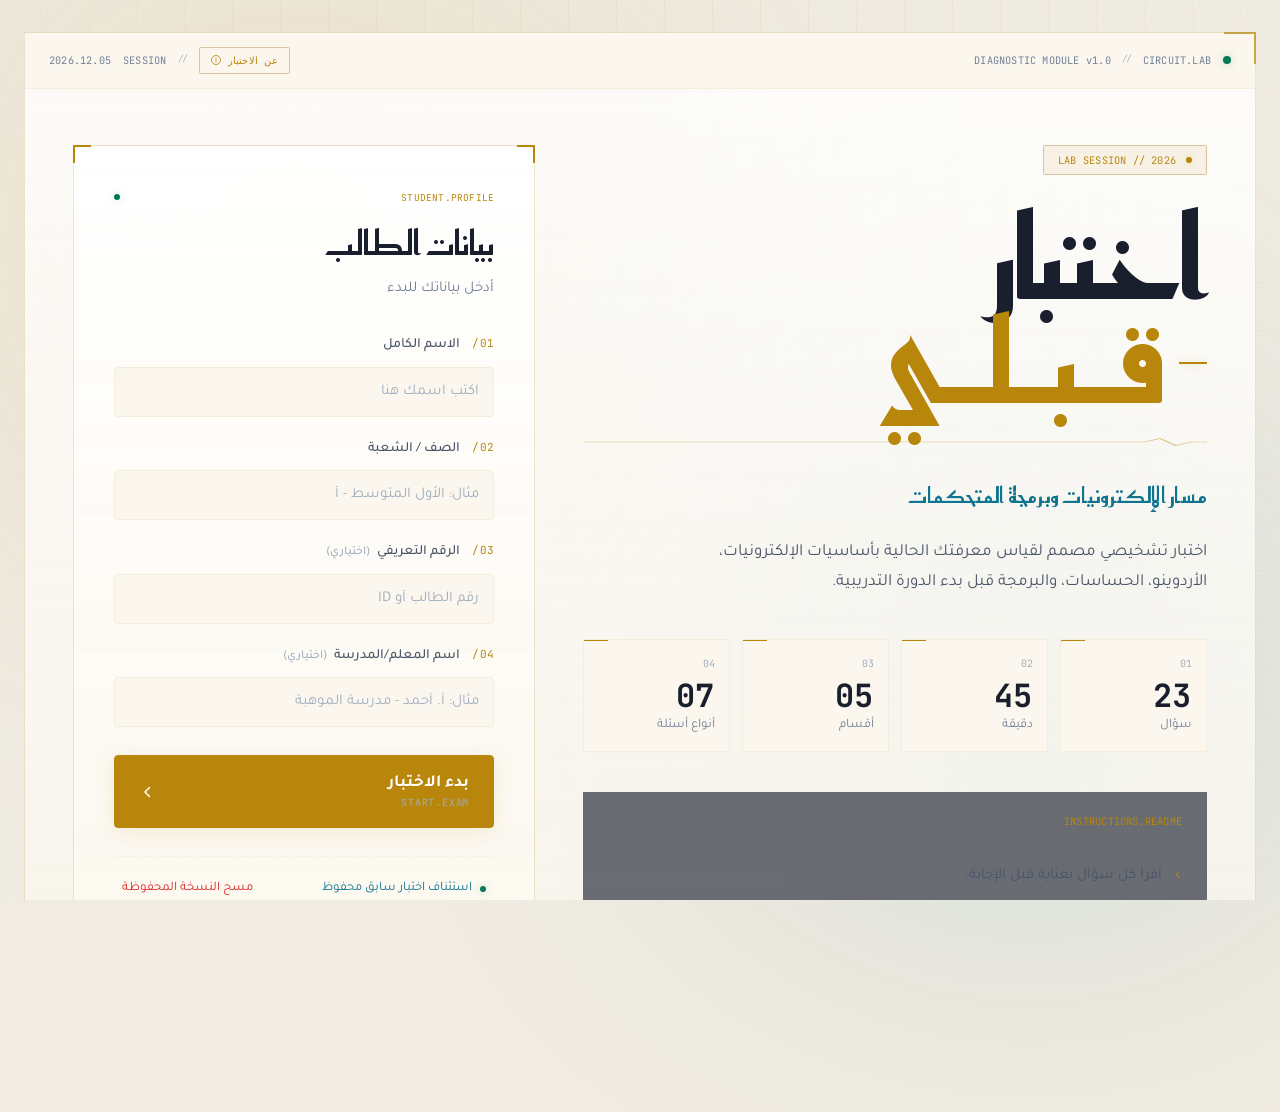
==== commit c79e9f81: "Add files via upload" ====
--- a/index.html
+++ b/index.html
@@ -29,6 +29,11 @@
           <span class="mono mono--muted">DIAGNOSTIC MODULE v1.0</span>
         </div>
         <div class="brand-strip__right">
+          <a href="about.html" class="brand-strip__link">
+            <span class="mono">عن الاختبار</span>
+            <svg viewBox="0 0 24 24" width="12" height="12"><circle cx="12" cy="12" r="9" fill="none" stroke="currentColor" stroke-width="1.6"/><path d="M12 8v.5M12 11v5" fill="none" stroke="currentColor" stroke-width="1.6" stroke-linecap="round"/></svg>
+          </a>
+          <span class="brand-strip__divider">//</span>
           <span class="mono mono--muted">SESSION</span>
           <span class="mono" id="date-stamp"></span>
         </div>
--- a/styles.css
+++ b/styles.css
@@ -6,43 +6,44 @@
 ============================================================ */
 
 /* ------------------------------------------------------------
-   1. Design tokens
+   1. Design tokens — LIGHT THEME
+   "Clean Modern Laboratory" — warm off-white paper with amber/cyan accents
 ------------------------------------------------------------ */
 :root {
   /* Base surfaces */
-  --bg-void: #050810;
-  --bg-primary: #0a0e1a;
-  --bg-surface: #101627;
-  --bg-elevated: #161d33;
-  --bg-hover: #1e2745;
-  --bg-inset: #0b1120;
+  --bg-void: #f0ece2;         /* darkest — warm cream */
+  --bg-primary: #f7f3ea;      /* main body background */
+  --bg-surface: #ffffff;      /* paper */
+  --bg-elevated: #ffffff;     /* cards */
+  --bg-hover: #f2ecdd;        /* hover state */
+  --bg-inset: #fbf7ee;        /* inset panels */
 
   /* Borders */
-  --border-hairline: rgba(255, 176, 32, 0.06);
-  --border-subtle: rgba(255, 176, 32, 0.14);
-  --border-normal: rgba(255, 176, 32, 0.28);
-  --border-strong: rgba(255, 176, 32, 0.55);
-  --border-cool: rgba(34, 211, 238, 0.25);
+  --border-hairline: rgba(160, 110, 20, 0.08);
+  --border-subtle: rgba(160, 110, 20, 0.18);
+  --border-normal: rgba(160, 110, 20, 0.35);
+  --border-strong: rgba(160, 110, 20, 0.55);
+  --border-cool: rgba(14, 116, 144, 0.28);
 
   /* Text */
-  --text-primary: #eef1f8;
-  --text-secondary: #a3aecc;
-  --text-muted: #6d7899;
-  --text-dim: #4a5573;
-  --text-inverse: #0a0e1a;
-
-  /* Signal colors */
-  --amber: #ffb020;
-  --amber-soft: #ffcb63;
-  --amber-glow: rgba(255, 176, 32, 0.35);
-  --amber-shadow: rgba(255, 176, 32, 0.18);
-  --cyan: #22d3ee;
-  --cyan-soft: #7ce8f6;
-  --cyan-glow: rgba(34, 211, 238, 0.35);
-  --mint: #4ade80;
-  --mint-glow: rgba(74, 222, 128, 0.3);
-  --red: #f87171;
-  --red-glow: rgba(248, 113, 113, 0.35);
+  --text-primary: #1a1f2e;
+  --text-secondary: #4a5568;
+  --text-muted: #718096;
+  --text-dim: #a0aec0;
+  --text-inverse: #ffffff;
+
+  /* Signal colors — darker for good contrast on light bg */
+  --amber: #b8860b;           /* dark goldenrod */
+  --amber-soft: #daa520;
+  --amber-glow: rgba(184, 134, 11, 0.3);
+  --amber-shadow: rgba(184, 134, 11, 0.15);
+  --cyan: #0e7490;            /* darker cyan */
+  --cyan-soft: #0891b2;
+  --cyan-glow: rgba(14, 116, 144, 0.25);
+  --mint: #047857;            /* darker mint */
+  --mint-glow: rgba(4, 120, 87, 0.25);
+  --red: #dc2626;
+  --red-glow: rgba(220, 38, 38, 0.25);
 
   /* Typography */
   --font-display: 'Reem Kufi', 'Tajawal', system-ui, sans-serif;
@@ -157,23 +158,23 @@
 
 .ambient-grid {
   background-image:
-    linear-gradient(rgba(255, 176, 32, 0.035) 1px, transparent 1px),
-    linear-gradient(90deg, rgba(255, 176, 32, 0.035) 1px, transparent 1px);
+    linear-gradient(rgba(160, 110, 20, 0.05) 1px, transparent 1px),
+    linear-gradient(90deg, rgba(160, 110, 20, 0.05) 1px, transparent 1px);
   background-size: 48px 48px;
   background-position: center center;
-  mask-image: radial-gradient(ellipse at 50% 40%, rgba(0,0,0,1) 40%, rgba(0,0,0,0.4) 90%);
-  -webkit-mask-image: radial-gradient(ellipse at 50% 40%, rgba(0,0,0,1) 40%, rgba(0,0,0,0.4) 90%);
+  mask-image: radial-gradient(ellipse at 50% 40%, rgba(0,0,0,1) 40%, rgba(0,0,0,0.3) 90%);
+  -webkit-mask-image: radial-gradient(ellipse at 50% 40%, rgba(0,0,0,1) 40%, rgba(0,0,0,0.3) 90%);
 }
 
 .ambient-noise {
-  opacity: 0.03;
-  mix-blend-mode: overlay;
+  opacity: 0.025;
+  mix-blend-mode: multiply;
   background-image: url("data:image/svg+xml;utf8,<svg xmlns='http://www.w3.org/2000/svg' width='120' height='120'><filter id='n'><feTurbulence type='fractalNoise' baseFrequency='0.9' numOctaves='2' /></filter><rect width='100%25' height='100%25' filter='url(%23n)' opacity='0.6'/></svg>");
 }
 
 .ambient-glow {
-  filter: blur(120px);
-  opacity: 0.25;
+  filter: blur(140px);
+  opacity: 0.18;
 }
 .ambient-glow--amber {
   background: radial-gradient(circle at 20% 20%, var(--amber) 0%, transparent 45%);
@@ -217,7 +218,7 @@
   width: 100%;
   max-width: 1400px;
   border: 1px solid var(--border-subtle);
-  background: linear-gradient(180deg, rgba(16, 22, 39, 0.6), rgba(10, 14, 26, 0.4));
+  background: linear-gradient(180deg, rgba(255, 255, 255, 0.85), rgba(251, 247, 238, 0.7));
   backdrop-filter: blur(2px);
   position: relative;
 }
@@ -260,6 +261,21 @@
 .brand-strip__divider {
   color: var(--text-dim);
 }
+.brand-strip__link {
+  display: inline-flex;
+  align-items: center;
+  gap: 6px;
+  color: var(--amber);
+  text-decoration: none;
+  padding: 4px 10px;
+  border: 1px solid var(--border-normal);
+  border-radius: 2px;
+  transition: all var(--dur-fast) var(--ease);
+}
+.brand-strip__link:hover {
+  background: rgba(184, 134, 11, 0.1);
+  transform: translateY(-1px);
+}
 
 .signal-dot {
   display: inline-block;
@@ -315,7 +331,7 @@
   font-size: 12px;
   letter-spacing: 0.08em;
   border-radius: 2px;
-  background: rgba(255, 176, 32, 0.05);
+  background: rgba(184, 134, 11, 0.08);
   margin-bottom: 32px;
 }
 .meta-tag__dot {
@@ -461,7 +477,7 @@
 .welcome-panel {
   position: relative;
   padding: 44px 40px;
-  background: linear-gradient(180deg, rgba(22, 29, 51, 0.65), rgba(16, 22, 39, 0.75));
+  background: linear-gradient(180deg, rgba(255, 255, 255, 0.9), rgba(251, 247, 238, 0.85));
   border: 1px solid var(--border-subtle);
 }
 
@@ -597,7 +613,7 @@
 }
 .btn--ghost:hover {
   border-color: var(--amber);
-  background: rgba(255, 176, 32, 0.06);
+  background: rgba(184, 134, 11, 0.1);
 }
 
 .btn--start {
@@ -660,7 +676,7 @@
   align-items: center;
   padding: 16px 32px;
   border-bottom: 1px solid var(--border-hairline);
-  background: linear-gradient(180deg, rgba(11, 17, 32, 0.9), rgba(11, 17, 32, 0.7));
+  background: linear-gradient(180deg, rgba(255, 255, 255, 0.95), rgba(255, 255, 255, 0.85));
   backdrop-filter: blur(8px);
   position: sticky;
   top: 0;
@@ -894,7 +910,7 @@
 .question-shell {
   padding: 40px 44px;
   border: 1px solid var(--border-subtle);
-  background: linear-gradient(180deg, rgba(22, 29, 51, 0.4), rgba(16, 22, 39, 0.6));
+  background: linear-gradient(180deg, rgba(255, 255, 255, 0.85), rgba(251, 247, 238, 0.75));
   position: relative;
   min-height: 500px;
   margin-bottom: 24px;
@@ -926,7 +942,7 @@
   align-items: center;
   gap: 6px;
   padding: 4px 10px;
-  background: rgba(34, 211, 238, 0.08);
+  background: rgba(14, 116, 144, 0.08);
   border: 1px solid var(--border-cool);
   color: var(--cyan);
   border-radius: 2px;
@@ -965,17 +981,18 @@
 
 .q-body { margin-bottom: 24px; }
 
-/* Question image */
+/* Question image — dark display screen embedded in light paper */
 .q-image {
   margin: 16px 0 24px;
   padding: 24px;
-  background: var(--bg-void);
-  border: 1px solid var(--border-hairline);
+  background: #0a0e1a;
+  border: 1px solid #2a3452;
   display: flex;
   justify-content: center;
   position: relative;
   border-radius: var(--r-sm);
   overflow: hidden;
+  box-shadow: inset 0 2px 8px rgba(0, 0, 0, 0.4), 0 4px 20px rgba(0, 0, 0, 0.08);
 }
 .q-image::before,
 .q-image::after {
@@ -983,7 +1000,8 @@
   position: absolute;
   width: 14px;
   height: 14px;
-  border: 1px solid var(--border-normal);
+  border: 1px solid #ffb020;
+  opacity: 0.5;
 }
 .q-image::before { top: 8px; right: 8px; border-left: none; border-bottom: none; }
 .q-image::after { bottom: 8px; left: 8px; border-right: none; border-top: none; }
@@ -999,7 +1017,7 @@
   right: 12px;
   font-family: var(--font-mono);
   font-size: 10px;
-  color: var(--text-dim);
+  color: rgba(255, 176, 32, 0.7);
   letter-spacing: 0.08em;
 }
 
@@ -1049,7 +1067,7 @@
 .opt input[type="radio"] { display: none; }
 .opt.is-selected {
   border-color: var(--amber);
-  background: rgba(255, 176, 32, 0.06);
+  background: rgba(184, 134, 11, 0.1);
   box-shadow: inset 3px 0 0 var(--amber);
 }
 .opt.is-selected .opt__key {
@@ -1096,21 +1114,22 @@
   line-height: 1.7;
 }
 
-/* Code display */
+/* Code display — dark terminal look */
 .q-code {
   margin: 12px 0 20px;
-  border: 1px solid var(--border-subtle);
-  background: var(--bg-void);
+  border: 1px solid #2a3452;
+  background: #0a0e1a;
   border-radius: var(--r-sm);
   overflow: hidden;
+  box-shadow: 0 4px 20px rgba(0, 0, 0, 0.08);
 }
 .q-code__head {
   padding: 10px 14px;
-  background: var(--bg-inset);
-  border-bottom: 1px solid var(--border-hairline);
+  background: #131826;
+  border-bottom: 1px solid #2a3452;
   font-family: var(--font-mono);
   font-size: 11px;
-  color: var(--text-muted);
+  color: #a3aecc;
   letter-spacing: 0.08em;
   display: flex;
   align-items: center;
@@ -1132,7 +1151,7 @@
   padding: 20px 24px;
   font-family: var(--font-mono);
   font-size: 14px;
-  color: var(--cyan-soft);
+  color: #7ce8f6;
   line-height: 1.7;
   overflow-x: auto;
   direction: ltr;
@@ -1201,7 +1220,7 @@
 .q-hint {
   margin-top: 20px;
   padding: 12px 16px;
-  background: rgba(34, 211, 238, 0.05);
+  background: rgba(14, 116, 144, 0.06);
   border-inline-start: 3px solid var(--cyan);
   color: var(--cyan-soft);
   font-size: 14px;
@@ -1476,7 +1495,7 @@
 .modal__backdrop {
   position: absolute;
   inset: 0;
-  background: rgba(5, 8, 16, 0.85);
+  background: rgba(26, 31, 46, 0.55);
   backdrop-filter: blur(4px);
 }
 .modal__panel {
@@ -1509,7 +1528,7 @@
 }
 .modal__warning {
   padding: 10px 14px;
-  background: rgba(248, 113, 113, 0.08);
+  background: rgba(220, 38, 38, 0.08);
   border-inline-start: 3px solid var(--red);
   color: var(--red);
   font-size: 14px;
@@ -1600,7 +1619,7 @@
 }
 .sync-status--success {
   border-color: var(--mint);
-  background: rgba(74, 222, 128, 0.08);
+  background: rgba(4, 120, 87, 0.08);
   color: var(--mint);
 }
 .sync-status--success .sync-status__dot {
@@ -1609,7 +1628,7 @@
 }
 .sync-status--error {
   border-color: var(--red);
-  background: rgba(248, 113, 113, 0.08);
+  background: rgba(220, 38, 38, 0.08);
   color: var(--red);
 }
 .sync-status--error .sync-status__dot {
@@ -1636,7 +1655,7 @@
   max-width: 500px;
   margin: 8vh auto 0;
   border: 1px solid var(--border-subtle);
-  background: linear-gradient(180deg, rgba(22, 29, 51, 0.65), rgba(16, 22, 39, 0.75));
+  background: linear-gradient(180deg, rgba(255, 255, 255, 0.9), rgba(251, 247, 238, 0.85));
   position: relative;
   padding: 48px 40px 40px;
   animation: screen-in var(--dur-slow) var(--ease-emphasized);
@@ -1647,7 +1666,7 @@
   display: inline-block;
   padding: 4px 10px;
   border: 1px solid var(--border-normal);
-  background: rgba(255, 176, 32, 0.06);
+  background: rgba(184, 134, 11, 0.1);
   color: var(--amber);
   font-family: var(--font-mono);
   font-size: 11px;
@@ -1703,7 +1722,7 @@
 .auth-error {
   padding: 10px 14px;
   border-inline-start: 3px solid var(--red);
-  background: rgba(248, 113, 113, 0.08);
+  background: rgba(220, 38, 38, 0.08);
   color: var(--red);
   font-size: 14px;
   border-radius: 2px;
@@ -1717,7 +1736,7 @@
   gap: 20px;
   padding: 16px 24px;
   border: 1px solid var(--border-subtle);
-  background: linear-gradient(180deg, rgba(22, 29, 51, 0.6), rgba(16, 22, 39, 0.6));
+  background: linear-gradient(180deg, rgba(255, 255, 255, 0.9), rgba(251, 247, 238, 0.8));
   margin-bottom: 20px;
   flex-wrap: wrap;
 }
@@ -1911,7 +1930,7 @@
   background: var(--bg-hover);
 }
 .student-row.is-selected {
-  background: rgba(255, 176, 32, 0.08);
+  background: rgba(184, 134, 11, 0.1);
 }
 .student-row.is-selected::before {
   content: '';
@@ -2002,7 +2021,7 @@
 .details-tab.is-active {
   color: var(--amber);
   border-bottom-color: var(--amber);
-  background: rgba(255, 176, 32, 0.04);
+  background: rgba(184, 134, 11, 0.06);
 }
 .details-tab .mono {
   color: inherit;
@@ -2067,6 +2086,56 @@
 }
 .detail-head__actions {
   display: flex;
+  gap: 8px;
+}
+
+/* Grade summary — big score display */
+.grade-summary {
+  display: grid;
+  grid-template-columns: 1fr 2fr;
+  gap: 16px;
+  margin-bottom: 24px;
+  padding: 20px;
+  border: 1px solid var(--border-subtle);
+  background: var(--bg-inset);
+  border-radius: var(--r-sm);
+  position: relative;
+  overflow: hidden;
+}
+.grade-summary::before {
+  content: '';
+  position: absolute;
+  top: 0; left: 0;
+  width: 60px;
+  height: 3px;
+  background: var(--amber);
+}
+.grade-summary__main {
+  display: flex;
+  flex-direction: column;
+  align-items: flex-start;
+  gap: 4px;
+}
+.grade-summary__label {
+  font-size: 11px;
+  color: var(--text-muted);
+  letter-spacing: 0.1em;
+}
+.grade-summary__pct {
+  font-family: var(--font-display);
+  font-size: 56px;
+  line-height: 1;
+  font-weight: 700;
+  color: var(--amber);
+  margin: 2px 0;
+}
+.grade-summary__points {
+  font-size: 14px;
+  color: var(--text-secondary);
+}
+.grade-summary__side {
+  display: grid;
+  grid-template-columns: repeat(3, 1fr);
   gap: 8px;
 }
 
@@ -2109,6 +2178,90 @@
   border-inline-start-color: var(--text-dim);
   opacity: 0.7;
 }
+.answer-item--graded { position: relative; }
+.answer-item--correct   { border-inline-start-color: var(--mint); background: rgba(4, 120, 87, 0.03); }
+.answer-item--partial   { border-inline-start-color: var(--amber); background: rgba(184, 134, 11, 0.03); }
+.answer-item--incorrect { border-inline-start-color: var(--red); background: rgba(220, 38, 38, 0.03); }
+.answer-item__earned {
+  margin-inline-start: auto;
+  padding: 3px 10px;
+  background: var(--mint);
+  color: white;
+  border-radius: 12px;
+  font-size: 12px;
+  font-weight: 700;
+}
+.answer-item--partial .answer-item__earned { background: var(--amber); }
+.answer-item--incorrect .answer-item__earned { background: var(--red); }
+.answer-item__key {
+  margin-top: 8px;
+  padding: 8px 12px;
+  background: rgba(4, 120, 87, 0.06);
+  border-inline-start: 2px solid var(--mint);
+  color: var(--text-secondary);
+  font-size: 13px;
+  border-radius: 2px;
+}
+.answer-item__key strong {
+  color: var(--mint);
+  font-family: var(--font-mono);
+  font-size: 11px;
+  letter-spacing: 0.06em;
+  margin-inline-end: 6px;
+}
+
+/* Grade buttons */
+.grade-controls {
+  display: flex;
+  align-items: center;
+  gap: 12px;
+  margin-top: 12px;
+  padding-top: 12px;
+  border-top: 1px dashed var(--border-hairline);
+}
+.grade-controls__label {
+  font-size: 10px;
+  color: var(--text-muted);
+  letter-spacing: 0.12em;
+}
+.grade-btns {
+  display: flex;
+  gap: 6px;
+  flex-wrap: wrap;
+}
+.grade-btn {
+  padding: 6px 12px;
+  border: 1px solid var(--border-subtle);
+  background: var(--bg-surface);
+  color: var(--text-secondary);
+  font-family: var(--font-display);
+  font-size: 13px;
+  font-weight: 500;
+  border-radius: var(--r-sm);
+  cursor: pointer;
+  transition: all var(--dur-fast) var(--ease);
+}
+.grade-btn:hover { transform: translateY(-1px); }
+.grade-btn.is-suggested {
+  border-style: dashed;
+  color: var(--text-primary);
+}
+.grade-btn.is-suggested::after {
+  content: ' ⓘ';
+  font-size: 10px;
+  opacity: 0.7;
+}
+.grade-btn--correct.is-active   { background: var(--mint);  color: white; border-color: var(--mint); }
+.grade-btn--partial.is-active   { background: var(--amber); color: white; border-color: var(--amber); }
+.grade-btn--incorrect.is-active { background: var(--red);   color: white; border-color: var(--red); }
+.grade-btn--correct:hover:not(.is-active)   { border-color: var(--mint); color: var(--mint); }
+.grade-btn--partial:hover:not(.is-active)   { border-color: var(--amber); color: var(--amber); }
+.grade-btn--incorrect:hover:not(.is-active) { border-color: var(--red); color: var(--red); }
+.grade-btn--clear {
+  color: var(--text-muted);
+  font-size: 12px;
+  padding: 6px 10px;
+}
 .answer-item__head {
   display: flex;
   justify-content: space-between;
@@ -2138,7 +2291,7 @@
 }
 .answer-item__answer {
   padding: 10px 14px;
-  background: rgba(255, 176, 32, 0.05);
+  background: rgba(184, 134, 11, 0.08);
   border-inline-start: 2px solid var(--amber);
   color: var(--text-primary);
   font-size: 14px;
@@ -2268,6 +2421,462 @@
   display: flex;
   gap: 10px;
   flex-wrap: wrap;
+}
+
+/* ------------------------------------------------------------
+   Class charts — dashboard analytics
+------------------------------------------------------------ */
+.chart-hero {
+  display: grid;
+  grid-template-columns: 1fr 1fr;
+  gap: 20px;
+  padding: 24px 28px;
+  margin-bottom: 24px;
+  border: 1px solid var(--border-subtle);
+  background: var(--bg-inset);
+  border-radius: var(--r-sm);
+  position: relative;
+  overflow: hidden;
+}
+.chart-hero::before {
+  content: '';
+  position: absolute;
+  top: 0; left: 0;
+  width: 80px;
+  height: 3px;
+  background: var(--amber);
+}
+.chart-hero__side { display: flex; flex-direction: column; gap: 6px; }
+.chart-hero__label { font-size: 11px; color: var(--text-muted); letter-spacing: 0.1em; }
+.chart-hero__value {
+  font-family: var(--font-display);
+  font-size: 88px;
+  line-height: 1;
+  font-weight: 700;
+  color: var(--amber);
+}
+.chart-hero__pct { font-size: 40px; color: var(--text-secondary); font-weight: 400; margin-inline-start: 6px; }
+.chart-hero__desc { font-size: 13px; color: var(--text-muted); margin-top: 4px; }
+.chart-hero__meta {
+  display: grid;
+  grid-template-columns: 1fr 1fr;
+  gap: 10px;
+  align-content: center;
+}
+.chart-meta-row {
+  display: flex;
+  justify-content: space-between;
+  align-items: baseline;
+  padding: 8px 12px;
+  background: var(--bg-surface);
+  border: 1px solid var(--border-hairline);
+  border-radius: var(--r-sm);
+  font-size: 13px;
+  color: var(--text-secondary);
+}
+.chart-meta-row strong {
+  font-size: 16px;
+  color: var(--text-primary);
+}
+
+.chart-card {
+  margin-bottom: 24px;
+  padding: 20px 24px;
+  border: 1px solid var(--border-hairline);
+  background: var(--bg-surface);
+  border-radius: var(--r-sm);
+}
+.chart-card__head {
+  display: flex;
+  align-items: baseline;
+  gap: 10px;
+  margin-bottom: 20px;
+  padding-bottom: 12px;
+  border-bottom: 1px dashed var(--border-hairline);
+}
+.chart-card__num { color: var(--amber); font-size: 11px; }
+.chart-card__head h3 {
+  font-family: var(--font-display);
+  font-size: 15px;
+  color: var(--text-primary);
+  font-weight: 500;
+}
+
+/* Histogram */
+.hist {
+  display: grid;
+  grid-template-columns: repeat(5, 1fr);
+  gap: 12px;
+  align-items: end;
+  height: 220px;
+  padding-bottom: 30px;
+  position: relative;
+}
+.hist__bar-wrap {
+  display: flex;
+  flex-direction: column;
+  align-items: center;
+  gap: 4px;
+  height: 100%;
+  justify-content: flex-end;
+}
+.hist__value {
+  font-family: var(--font-mono);
+  font-size: 14px;
+  color: var(--text-primary);
+  font-weight: 700;
+}
+.hist__bar {
+  width: 100%;
+  max-width: 60px;
+  border-radius: 4px 4px 0 0;
+  transition: height var(--dur-med) var(--ease);
+  min-height: 4px;
+}
+.hist__label {
+  position: absolute;
+  bottom: 0;
+  font-size: 11px;
+  color: var(--text-muted);
+  text-align: center;
+  font-family: var(--font-mono);
+  letter-spacing: 0.03em;
+  padding: 4px 2px;
+  transform: none;
+}
+
+/* Horizontal bars (section performance) */
+.hbars { display: flex; flex-direction: column; gap: 14px; }
+.hbar-row {
+  display: grid;
+  grid-template-columns: minmax(0, 1fr) auto;
+  gap: 12px;
+  align-items: center;
+}
+.hbar-row__label {
+  display: flex;
+  align-items: center;
+  gap: 8px;
+  font-size: 14px;
+  color: var(--text-secondary);
+}
+.hbar-row__value {
+  font-family: var(--font-mono);
+  font-size: 14px;
+  color: var(--amber);
+  font-weight: 700;
+  min-width: 44px;
+  text-align: end;
+}
+.hbar-track {
+  grid-column: 1 / -1;
+  height: 10px;
+  background: var(--bg-hover);
+  border-radius: 5px;
+  overflow: hidden;
+  border: 1px solid var(--border-hairline);
+}
+.hbar-fill {
+  height: 100%;
+  background: linear-gradient(90deg, var(--amber), var(--cyan));
+  transition: width var(--dur-slow) var(--ease-emphasized);
+}
+
+/* Question difficulty grid */
+.q-diff {
+  display: grid;
+  grid-template-columns: repeat(auto-fill, minmax(80px, 1fr));
+  gap: 6px;
+  margin-bottom: 16px;
+}
+.q-diff__cell {
+  padding: 10px 8px;
+  border: 1px solid var(--border-hairline);
+  border-radius: var(--r-sm);
+  text-align: center;
+  transition: transform var(--dur-fast) var(--ease);
+}
+.q-diff__cell:hover { transform: translateY(-2px); }
+.q-diff__num {
+  font-size: 10px;
+  color: var(--text-muted);
+  margin-bottom: 4px;
+}
+.q-diff__pct {
+  font-size: 15px;
+  font-weight: 700;
+  color: var(--text-primary);
+}
+.q-diff__cell--easy   { background: rgba(4, 120, 87, 0.1);   border-color: var(--mint);  color: var(--mint); }
+.q-diff__cell--medium { background: rgba(184, 134, 11, 0.1); border-color: var(--amber); color: var(--amber); }
+.q-diff__cell--hard   { background: rgba(220, 38, 38, 0.1);  border-color: var(--red);   color: var(--red); }
+.q-diff__cell--none   { background: var(--bg-hover); color: var(--text-muted); }
+.q-diff__cell--easy .q-diff__pct   { color: var(--mint); }
+.q-diff__cell--medium .q-diff__pct { color: var(--amber); }
+.q-diff__cell--hard .q-diff__pct   { color: var(--red); }
+
+.q-diff__legend {
+  display: flex;
+  gap: 20px;
+  flex-wrap: wrap;
+  padding-top: 12px;
+  border-top: 1px dashed var(--border-hairline);
+  font-size: 12px;
+  color: var(--text-muted);
+}
+.q-diff__legend span {
+  display: inline-flex;
+  align-items: center;
+  gap: 6px;
+}
+.q-diff__swatch {
+  display: inline-block;
+  width: 14px;
+  height: 14px;
+  border-radius: 2px;
+  border: 1px solid currentColor;
+}
+
+/* ------------------------------------------------------------
+   ABOUT PAGE — brief explanation
+------------------------------------------------------------ */
+.about-wrap {
+  position: relative;
+  z-index: 1;
+  max-width: 1100px;
+  margin: 0 auto;
+  padding: 24px;
+}
+
+.about-topbar {
+  display: flex;
+  justify-content: space-between;
+  align-items: center;
+  padding: 16px 24px;
+  margin-bottom: 32px;
+  border: 1px solid var(--border-subtle);
+  background: linear-gradient(180deg, rgba(255,255,255,0.9), rgba(251,247,238,0.8));
+}
+
+.about-hero {
+  padding: 48px 0 32px;
+  border-bottom: 1px dashed var(--border-hairline);
+  margin-bottom: 40px;
+  animation: screen-in var(--dur-slow) var(--ease-emphasized);
+}
+.about-hero .meta-tag {
+  margin-bottom: 24px;
+}
+.about-title {
+  font-family: var(--font-display);
+  font-size: clamp(44px, 6vw, 72px);
+  font-weight: 700;
+  color: var(--text-primary);
+  margin-bottom: 20px;
+  line-height: 1.1;
+}
+.about-lede {
+  max-width: 720px;
+  font-size: 18px;
+  line-height: 1.8;
+  color: var(--text-secondary);
+}
+.about-lede strong {
+  color: var(--amber);
+  font-weight: 700;
+}
+
+.about-values {
+  display: grid;
+  grid-template-columns: repeat(3, 1fr);
+  gap: 16px;
+  margin-bottom: 60px;
+}
+.value-card {
+  padding: 28px 24px;
+  border: 1px solid var(--border-subtle);
+  background: var(--bg-surface);
+  border-radius: var(--r-sm);
+  position: relative;
+  transition: all var(--dur-fast) var(--ease);
+}
+.value-card:hover {
+  transform: translateY(-3px);
+  border-color: var(--amber);
+  box-shadow: 0 8px 30px rgba(184, 134, 11, 0.08);
+}
+.value-card::before {
+  content: '';
+  position: absolute;
+  top: 0; left: 0;
+  width: 40px;
+  height: 2px;
+  background: var(--amber);
+}
+.value-card__icon {
+  width: 48px;
+  height: 48px;
+  color: var(--amber);
+  margin-bottom: 16px;
+}
+.value-card__num {
+  display: block;
+  font-size: 11px;
+  color: var(--text-muted);
+  margin-bottom: 4px;
+  letter-spacing: 0.1em;
+}
+.value-card h3 {
+  font-family: var(--font-display);
+  font-size: 22px;
+  font-weight: 600;
+  margin-bottom: 12px;
+  color: var(--text-primary);
+}
+.value-card p {
+  font-size: 15px;
+  line-height: 1.7;
+  color: var(--text-secondary);
+}
+
+.about-section-head {
+  margin-bottom: 32px;
+}
+.about-section-head .mono {
+  font-size: 12px;
+  letter-spacing: 0.1em;
+}
+.about-section-head h2 {
+  font-family: var(--font-display);
+  font-size: 36px;
+  font-weight: 600;
+  color: var(--text-primary);
+  margin-top: 6px;
+}
+
+.about-sections {
+  margin-bottom: 60px;
+}
+
+.section-block {
+  padding: 24px 28px;
+  margin-bottom: 12px;
+  border: 1px solid var(--border-hairline);
+  background: var(--bg-surface);
+  border-radius: var(--r-sm);
+  border-inline-start: 3px solid var(--amber);
+  transition: all var(--dur-fast) var(--ease);
+}
+.section-block:hover {
+  background: var(--bg-inset);
+  transform: translateX(-4px);
+}
+.section-block__head {
+  display: flex;
+  align-items: baseline;
+  gap: 14px;
+  margin-bottom: 10px;
+  flex-wrap: wrap;
+}
+.section-block__code {
+  padding: 3px 10px;
+  background: rgba(184, 134, 11, 0.1);
+  color: var(--amber);
+  border: 1px solid var(--border-normal);
+  border-radius: 2px;
+  font-size: 11px;
+  letter-spacing: 0.06em;
+}
+.section-block__head h3 {
+  font-family: var(--font-display);
+  font-size: 20px;
+  font-weight: 600;
+  color: var(--text-primary);
+  flex: 1;
+}
+.section-block__count {
+  color: var(--text-muted);
+  font-size: 12px;
+}
+.section-block p {
+  color: var(--text-secondary);
+  line-height: 1.8;
+  font-size: 15px;
+}
+
+.about-how {
+  margin-bottom: 60px;
+}
+.how-grid {
+  display: grid;
+  grid-template-columns: repeat(4, 1fr);
+  gap: 12px;
+}
+.how-step {
+  padding: 24px 20px;
+  background: var(--bg-surface);
+  border: 1px solid var(--border-hairline);
+  border-radius: var(--r-sm);
+  position: relative;
+}
+.how-step__num {
+  position: absolute;
+  top: 16px;
+  left: 16px;
+  font-size: 44px;
+  font-weight: 700;
+  color: rgba(184, 134, 11, 0.15);
+}
+.how-step h4 {
+  font-family: var(--font-display);
+  font-size: 17px;
+  color: var(--text-primary);
+  margin: 20px 0 10px;
+  font-weight: 600;
+}
+.how-step p {
+  font-size: 13px;
+  line-height: 1.65;
+  color: var(--text-secondary);
+}
+
+.about-cta {
+  padding: 56px 40px;
+  border: 1px solid var(--border-normal);
+  background: linear-gradient(135deg, var(--bg-inset), var(--bg-surface));
+  border-radius: var(--r-sm);
+  position: relative;
+  overflow: hidden;
+  margin-bottom: 40px;
+}
+.about-cta::before,
+.about-cta::after {
+  content: '';
+  position: absolute;
+  width: 200px;
+  height: 200px;
+  border-radius: 50%;
+  filter: blur(100px);
+  opacity: 0.2;
+}
+.about-cta::before { background: var(--amber); top: -60px; right: -60px; }
+.about-cta::after  { background: var(--cyan);  bottom: -60px; left: -60px; }
+.about-cta__inner {
+  position: relative;
+  text-align: center;
+}
+.about-cta h2 {
+  font-family: var(--font-display);
+  font-size: 44px;
+  font-weight: 700;
+  margin: 8px 0 16px;
+}
+.about-cta p {
+  max-width: 560px;
+  margin: 0 auto;
+  color: var(--text-secondary);
+  font-size: 16px;
+  line-height: 1.7;
 }
 
 /* ------------------------------------------------------------
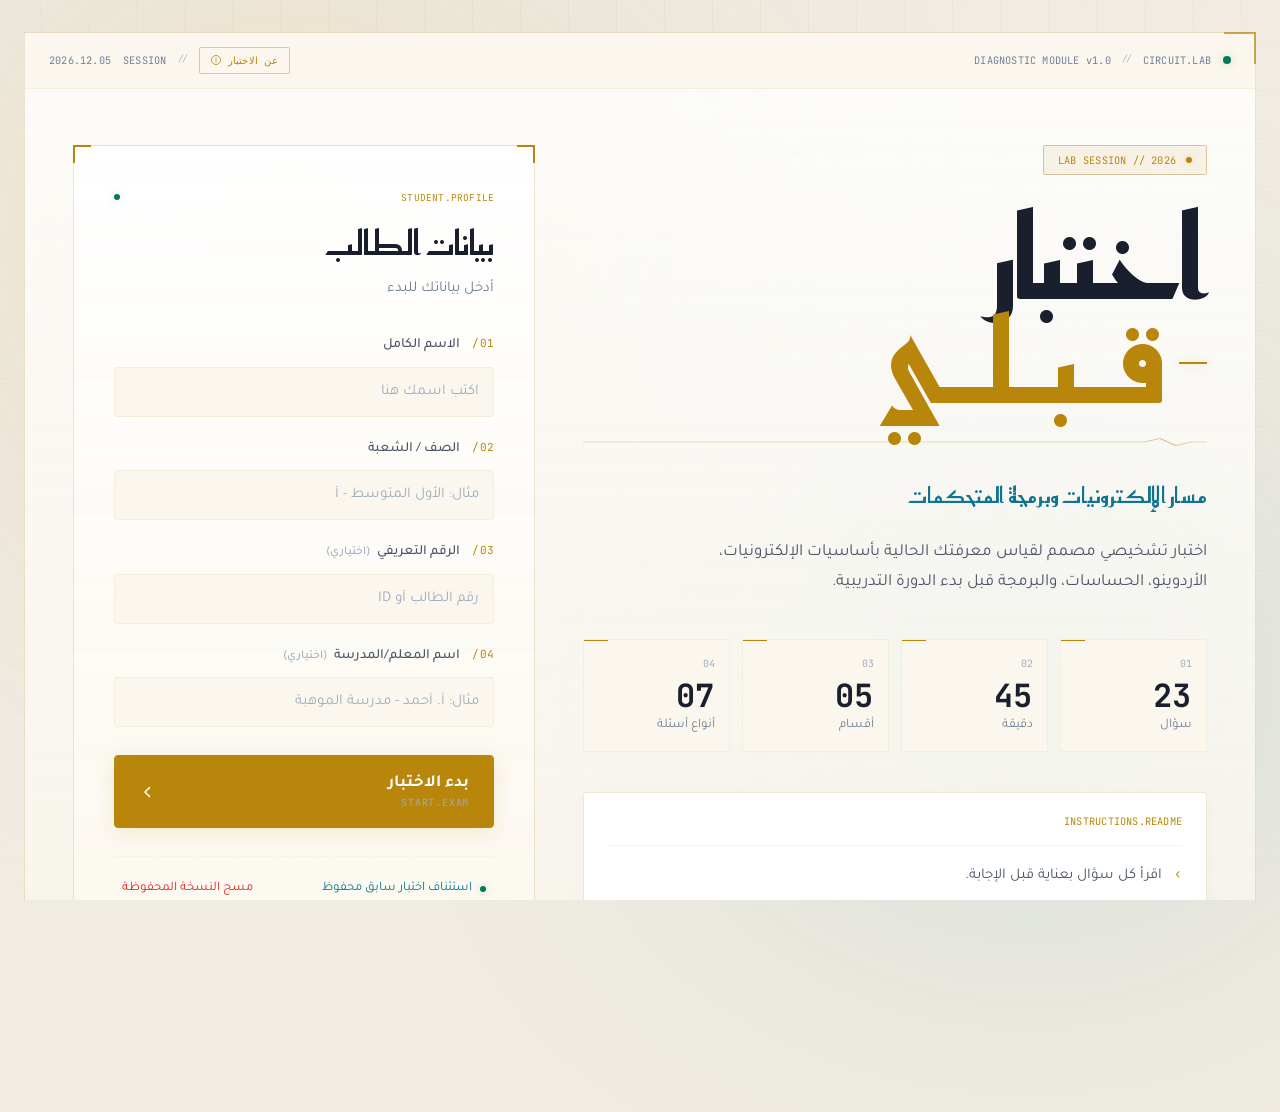
==== commit 488d5317: "Add favicon and QR code sharing page - favicon.svg: chip icon matching brand aesthetic (amber on cre" ====
--- a/index.html
+++ b/index.html
@@ -4,6 +4,7 @@
   <meta charset="UTF-8" />
   <meta name="viewport" content="width=device-width, initial-scale=1.0" />
   <title>الاختبار القبلي — إلكترونيات وبرمجة متحكمات</title>
+  <link rel="icon" type="image/svg+xml" href="favicon.svg" />
   <link rel="preconnect" href="https://fonts.googleapis.com" />
   <link rel="preconnect" href="https://fonts.gstatic.com" crossorigin />
   <link href="https://fonts.googleapis.com/css2?family=Reem+Kufi:wght@400;500;600;700&family=Tajawal:wght@300;400;500;700;800&family=JetBrains+Mono:wght@400;500;700&display=swap" rel="stylesheet" />
--- a/styles.css
+++ b/styles.css
@@ -445,10 +445,12 @@
 }
 
 .hero-instructions {
-  border: 1px solid var(--border-hairline);
-  background: rgba(11, 17, 32, 0.6);
+  border: 1px solid var(--border-subtle);
+  background: var(--bg-surface);
   padding: 20px 24px;
   max-width: 640px;
+  border-radius: var(--r-sm);
+  box-shadow: 0 2px 12px rgba(184, 134, 11, 0.04);
 }
 .instructions-header {
   padding-bottom: 12px;
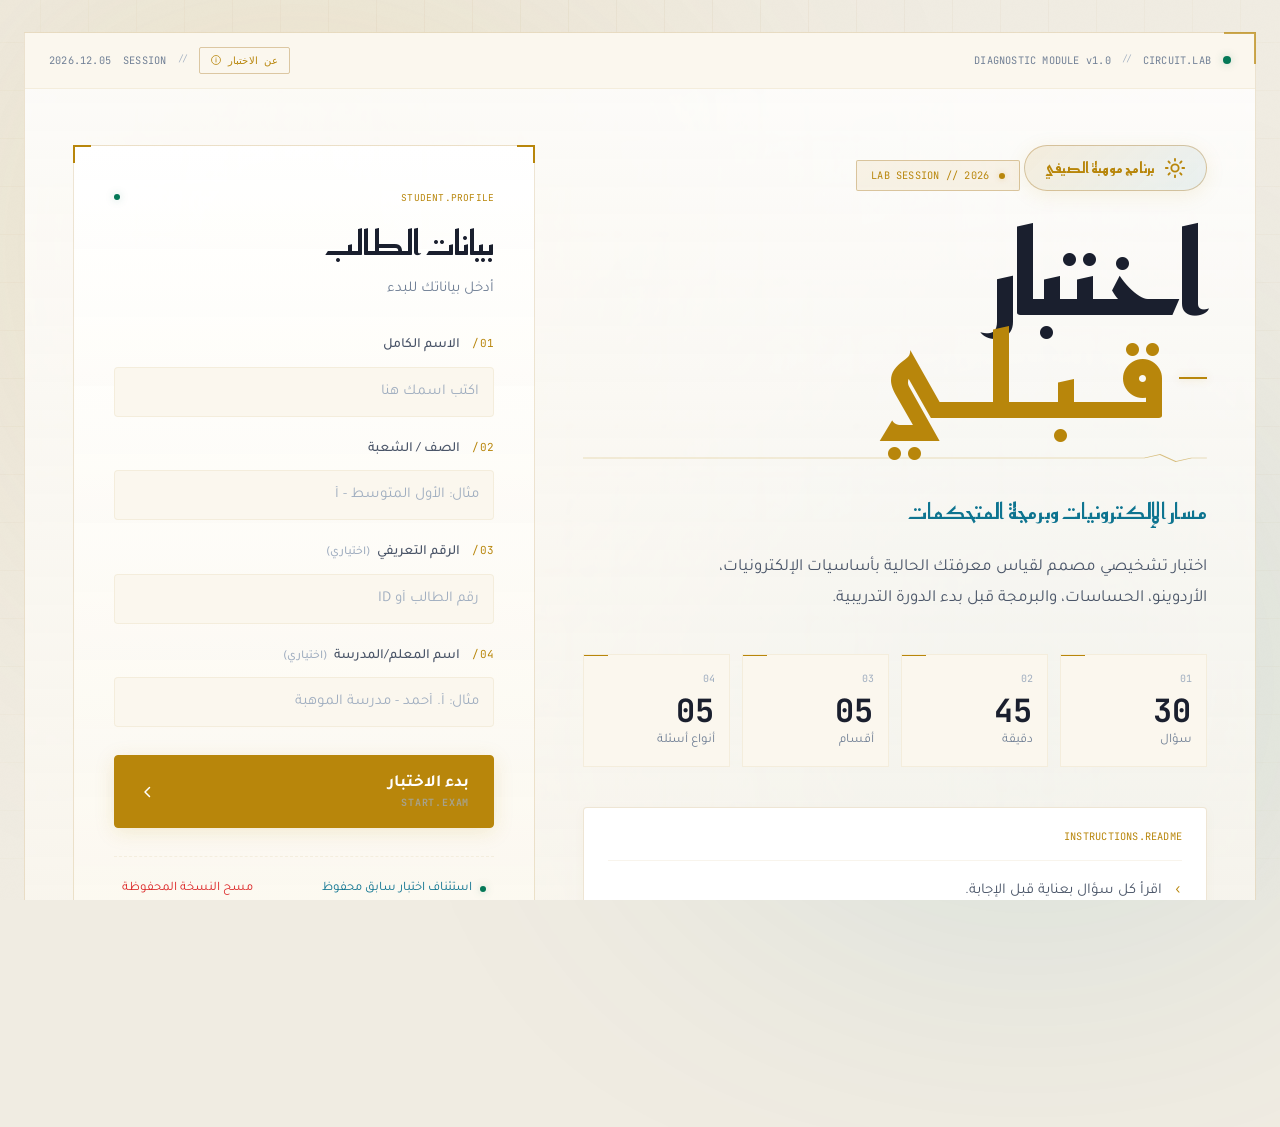
==== commit 7faef2dc: "Add Mawhiba Summer Program badge + full responsive design - Add "برنامج موهبة الصيفي" badge with sun" ====
--- a/index.html
+++ b/index.html
@@ -43,6 +43,13 @@
       <div class="welcome-grid">
         <!-- Hero (visual right in RTL) -->
         <div class="welcome-hero">
+          <span class="mawhiba-badge mawhiba-badge--hero">
+            <svg class="mawhiba-badge__icon" viewBox="0 0 24 24" fill="none" stroke="currentColor" stroke-width="2" stroke-linecap="round" stroke-linejoin="round">
+              <circle cx="12" cy="12" r="4"/>
+              <path d="M12 2v2M12 20v2M4.93 4.93l1.41 1.41M17.66 17.66l1.41 1.41M2 12h2M20 12h2M4.93 19.07l1.41-1.41M17.66 6.34l1.41-1.41"/>
+            </svg>
+            برنامج موهبة الصيفي
+          </span>
           <div class="meta-tag">
             <span class="meta-tag__dot"></span>
             <span class="mono">LAB SESSION // 2026</span>
@@ -69,7 +76,7 @@
           <div class="hero-stats">
             <div class="stat">
               <span class="stat__ordinal mono">01</span>
-              <span class="stat__value mono">23</span>
+              <span class="stat__value mono">30</span>
               <span class="stat__label">سؤال</span>
             </div>
             <div class="stat">
@@ -84,7 +91,7 @@
             </div>
             <div class="stat">
               <span class="stat__ordinal mono">04</span>
-              <span class="stat__value mono">07</span>
+              <span class="stat__value mono">05</span>
               <span class="stat__label">أنواع أسئلة</span>
             </div>
           </div>
@@ -208,7 +215,7 @@
           <span class="progress-info__value">
             <span id="answered-count" class="mono">0</span>
             <span class="progress-info__sep">/</span>
-            <span id="total-count" class="mono">23</span>
+            <span id="total-count" class="mono">30</span>
           </span>
           <div class="progress-bar">
             <div class="progress-bar__fill" id="progress-fill"></div>
--- a/styles.css
+++ b/styles.css
@@ -276,6 +276,46 @@
   background: rgba(184, 134, 11, 0.1);
   transform: translateY(-1px);
 }
+
+/* ------------------------------------------------------------
+   Mawhiba program badge — used across all pages
+------------------------------------------------------------ */
+.mawhiba-badge {
+  display: inline-flex;
+  align-items: center;
+  gap: 10px;
+  padding: 8px 16px;
+  background: linear-gradient(135deg, rgba(184, 134, 11, 0.12), rgba(14, 116, 144, 0.08));
+  border: 1px solid var(--border-normal);
+  border-radius: 999px;
+  font-family: var(--font-display);
+  font-size: 14px;
+  font-weight: 600;
+  color: var(--amber);
+  letter-spacing: 0.01em;
+  transition: transform var(--dur-fast) var(--ease);
+}
+.mawhiba-badge:hover {
+  transform: translateY(-1px);
+}
+.mawhiba-badge__icon {
+  width: 18px;
+  height: 18px;
+  flex-shrink: 0;
+}
+.mawhiba-badge--sm {
+  padding: 4px 10px;
+  font-size: 11px;
+  font-weight: 500;
+  gap: 6px;
+}
+.mawhiba-badge--sm .mawhiba-badge__icon { width: 12px; height: 12px; }
+.mawhiba-badge--hero {
+  padding: 10px 20px;
+  font-size: 15px;
+  box-shadow: 0 4px 20px rgba(184, 134, 11, 0.1);
+}
+.mawhiba-badge--hero .mawhiba-badge__icon { width: 22px; height: 22px; }
 
 .signal-dot {
   display: inline-block;
@@ -2882,40 +2922,200 @@
 }
 
 /* ------------------------------------------------------------
-   11. Responsive
+   11. Responsive — iPad + Mobile
 ------------------------------------------------------------ */
-@media (max-width: 1100px) {
-  .welcome-grid { grid-template-columns: 1fr; padding: 32px; gap: 40px; }
-  .quiz-body { grid-template-columns: 1fr; padding: 20px; }
-  .quiz-nav { position: static; max-height: none; }
+
+/* ===== iPad / tablet landscape ===== */
+@media (max-width: 1200px) {
+  .quiz-body { grid-template-columns: 260px 1fr; padding: 24px; gap: 20px; }
+  .nav-questions { grid-template-columns: repeat(5, 1fr); }
+  .dash-body { grid-template-columns: 320px 1fr; }
+  .about-values { grid-template-columns: repeat(3, 1fr); gap: 12px; }
+  .how-grid { grid-template-columns: repeat(2, 1fr); }
+}
+
+/* ===== iPad portrait / small tablet ===== */
+@media (max-width: 1024px) {
+  /* Welcome */
+  .welcome-grid { grid-template-columns: 1fr; padding: 40px 28px; gap: 40px; }
+  .hero-stats { grid-template-columns: repeat(4, 1fr); }
+
+  /* Quiz */
+  .quiz-body { grid-template-columns: 1fr; padding: 20px; gap: 20px; }
+  .quiz-nav { position: static; max-height: none; order: 2; }
+  .quiz-main { order: 1; }
   .nav-questions { grid-template-columns: repeat(10, 1fr); }
+
+  /* Teacher dashboard */
+  .dash-body { grid-template-columns: 1fr; }
+  .students-panel { min-height: auto; }
+  .students-list { max-height: 400px; }
+  .details-panel { min-height: 500px; }
+  .details-body { max-height: none; }
+  .dash-stats { grid-template-columns: repeat(4, 1fr); }
+  .dash-header__actions { flex-wrap: wrap; }
+
+  /* Grade summary + charts */
+  .grade-summary { grid-template-columns: 1fr; gap: 12px; }
+  .grade-summary__side { grid-template-columns: repeat(3, 1fr); }
+  .grade-summary__pct { font-size: 48px; }
+  .chart-hero { grid-template-columns: 1fr; gap: 20px; }
+  .chart-hero__value { font-size: 68px; }
+
+  /* Results */
   .results-summary { grid-template-columns: repeat(2, 1fr); }
+  .actions-grid { grid-template-columns: repeat(2, 1fr); }
+
+  /* About */
+  .about-values { grid-template-columns: repeat(3, 1fr); }
+  .how-grid { grid-template-columns: repeat(2, 1fr); }
+}
+
+/* ===== Mobile landscape / large phone ===== */
+@media (max-width: 780px) {
+  body { font-size: 15px; }
+
+  /* Ambient */
+  .ambient-grid { background-size: 32px 32px; }
+
+  /* Welcome */
+  .brand-strip {
+    flex-direction: column;
+    gap: 8px;
+    padding: 12px 16px;
+    text-align: center;
+  }
+  .brand-strip__left, .brand-strip__right { flex-wrap: wrap; justify-content: center; }
+  .welcome-grid { padding: 24px 16px; gap: 28px; }
+  .welcome-hero { text-align: right; }
+  .hero-title { font-size: 60px; }
+  .hero-title__line--accent { padding-inline-start: 26px; }
+  .hero-title__line--accent::before { width: 16px; }
+  .hero-subtitle { font-size: 18px; }
+  .hero-description { font-size: 15px; }
   .hero-stats { grid-template-columns: repeat(2, 1fr); }
-}
-
-@media (max-width: 720px) {
-  body { font-size: 15px; }
-  .brand-strip { flex-direction: column; gap: 6px; padding: 12px 16px; text-align: center; }
-  .welcome-grid { padding: 24px 20px; gap: 32px; }
-  .welcome-panel { padding: 28px 24px; }
-  .hero-title { font-size: 68px; }
-  .hero-title__line--accent { padding-inline-start: 32px; }
-  .hero-title__line--accent::before { width: 20px; }
-  .hero-stats { grid-template-columns: repeat(2, 1fr); }
-  .quiz-header { flex-direction: column; padding: 14px 16px; gap: 12px; }
-  .quiz-header__left, .quiz-header__right { width: 100%; justify-content: space-between; }
+  .welcome-panel { padding: 24px 20px; }
+  .panel-title { font-size: 28px; }
+
+  /* Quiz */
+  .quiz-header { flex-direction: column; padding: 12px 14px; gap: 10px; align-items: stretch; }
+  .quiz-header__left, .quiz-header__right { width: 100%; justify-content: space-between; gap: 10px; flex-wrap: wrap; }
+  .quiz-header__right { flex-wrap: wrap; }
+  .chip-logo { width: 34px; height: 34px; }
+  .quiz-brand__sub { font-size: 13px; }
   .student-badge { display: none; }
-  .quiz-body { padding: 16px; gap: 20px; }
-  .question-shell { padding: 24px 20px; }
-  .q-title { font-size: 20px; }
-  .quiz-actions { flex-direction: column-reverse; }
-  .quiz-actions .btn { width: 100%; }
+  .timer { min-width: 130px; padding: 6px 12px; }
+  .timer__value { font-size: 20px; }
+  .progress-info { min-width: 140px; }
+  .quiz-body { padding: 14px; gap: 16px; }
+  .question-shell { padding: 22px 18px; min-height: 300px; }
+  .q-head { flex-direction: column; align-items: flex-start; gap: 10px; }
+  .q-title { font-size: 19px; line-height: 1.5; }
+  .opt { padding: 12px 14px; gap: 10px; }
+  .opt__text { font-size: 14px; }
   .opt-list--tf { grid-template-columns: 1fr; }
   .matching-grid { grid-template-columns: 1fr; }
+  .matching-item { flex-wrap: wrap; }
+  .matching-select { width: 100%; margin-inline-start: 0; margin-top: 6px; }
+  .quiz-actions { flex-direction: column-reverse; gap: 8px; }
+  .quiz-actions .btn { width: 100%; }
+  .q-image { padding: 16px; }
+
+  /* Teacher dashboard */
+  .dash-screen { padding: 16px 12px; }
+  .dash-header { flex-direction: column; align-items: stretch; gap: 12px; padding: 12px 16px; }
+  .dash-brand { flex-wrap: wrap; }
+  .dash-header__actions {
+    justify-content: flex-start;
+    overflow-x: auto;
+    padding-bottom: 4px;
+  }
+  .dash-stats { grid-template-columns: repeat(2, 1fr); gap: 8px; }
+  .dash-stat { padding: 14px 16px; }
+  .dash-stat__value { font-size: 22px; }
+  .grade-summary { padding: 16px; }
+  .grade-summary__side { grid-template-columns: 1fr; }
+  .grade-summary__pct { font-size: 42px; }
+  .details-tabs { flex-wrap: wrap; }
+  .details-tab { flex: 1 1 33%; padding: 12px 14px; font-size: 13px; }
+  .details-body { padding: 20px 16px; }
+  .detail-head { flex-direction: column; align-items: flex-start; gap: 12px; }
+  .detail-head__actions { flex-wrap: wrap; }
+  .detail-summary { grid-template-columns: 1fr; }
+  .grade-btns { flex-wrap: wrap; }
+  .grade-btn { flex: 1; min-width: 90px; }
+
+  /* Charts */
+  .chart-hero { padding: 20px; }
+  .chart-hero__value { font-size: 58px; }
+  .chart-hero__meta { grid-template-columns: 1fr; }
+  .chart-card { padding: 16px 18px; }
+  .hist { height: 180px; gap: 8px; }
+  .hist__label { font-size: 9px; padding: 3px 0; }
+  .q-diff { grid-template-columns: repeat(auto-fill, minmax(64px, 1fr)); }
+  .q-diff__cell { padding: 8px 4px; }
+  .q-diff__pct { font-size: 13px; }
+  .q-diff__legend { gap: 10px; font-size: 11px; }
+
+  /* Results */
+  .screen--results { padding: 24px 12px; }
+  .results-title { font-size: 30px; }
   .results-summary { grid-template-columns: 1fr; }
   .actions-grid { grid-template-columns: 1fr; }
-  .results-title { font-size: 32px; }
+  .check-frame { width: 90px; height: 90px; }
+
+  /* About */
+  .about-wrap { padding: 16px 12px; }
+  .about-topbar { flex-direction: column; gap: 10px; padding: 12px 16px; }
+  .about-title { font-size: 44px; }
+  .about-lede { font-size: 16px; }
+  .about-values { grid-template-columns: 1fr; }
+  .about-section-head h2 { font-size: 28px; }
+  .section-block { padding: 20px 22px; }
+  .section-block__head { flex-direction: column; align-items: flex-start; gap: 6px; }
+  .how-grid { grid-template-columns: 1fr; }
+  .about-cta { padding: 40px 24px; }
+  .about-cta h2 { font-size: 32px; }
+
+  /* QR page */
+  .qr-wrap { padding: 20px 12px; }
+  .qr-poster { padding: 24px; grid-template-columns: 1fr; gap: 24px; }
+  .qr-topbar { flex-direction: column; gap: 10px; align-items: stretch; }
+  .qr-actions { justify-content: center; }
+  .qr-headline { font-size: 36px; }
+
+  /* Modal */
   .modal__panel { min-width: 0; width: calc(100% - 32px); margin: 16px; padding: 24px; }
+
+  /* Badge sizing */
+  .mawhiba-badge--hero { font-size: 13px; padding: 8px 16px; }
+}
+
+/* ===== Small phone ===== */
+@media (max-width: 480px) {
+  .hero-title { font-size: 48px; }
+  .hero-stats { grid-template-columns: 1fr 1fr; gap: 8px; }
+  .stat__value { font-size: 26px; }
+  .panel-title { font-size: 24px; }
+  .btn--start { padding: 14px 20px; }
+  .btn--start .btn__label > span:first-child { font-size: 15px; }
+  .field input, .field textarea { padding: 10px 12px; font-size: 14px; }
+  .question-shell { padding: 18px 14px; }
+  .q-title { font-size: 17px; }
+  .q-crumb { gap: 8px; font-size: 11px; }
+  .q-section-badge, .q-type-badge { font-size: 10px; padding: 3px 8px; }
+  .q-image { padding: 12px; }
+  .q-image svg { max-height: 260px; }
+  .dash-stats { grid-template-columns: 1fr 1fr; }
+  .grade-summary__pct { font-size: 36px; }
+  .chart-hero__value { font-size: 48px; }
+  .details-tab { flex-basis: 100%; }
+  .about-title { font-size: 36px; }
+  .about-cta h2 { font-size: 26px; }
+  .qr-headline { font-size: 30px; }
+  #qr-canvas svg, #qr-canvas canvas { width: 220px; height: 220px; }
+  .mawhiba-badge { font-size: 12px; padding: 6px 12px; }
+  .mawhiba-badge--hero { font-size: 12px; padding: 6px 14px; }
 }
 
 /* Reduce motion */
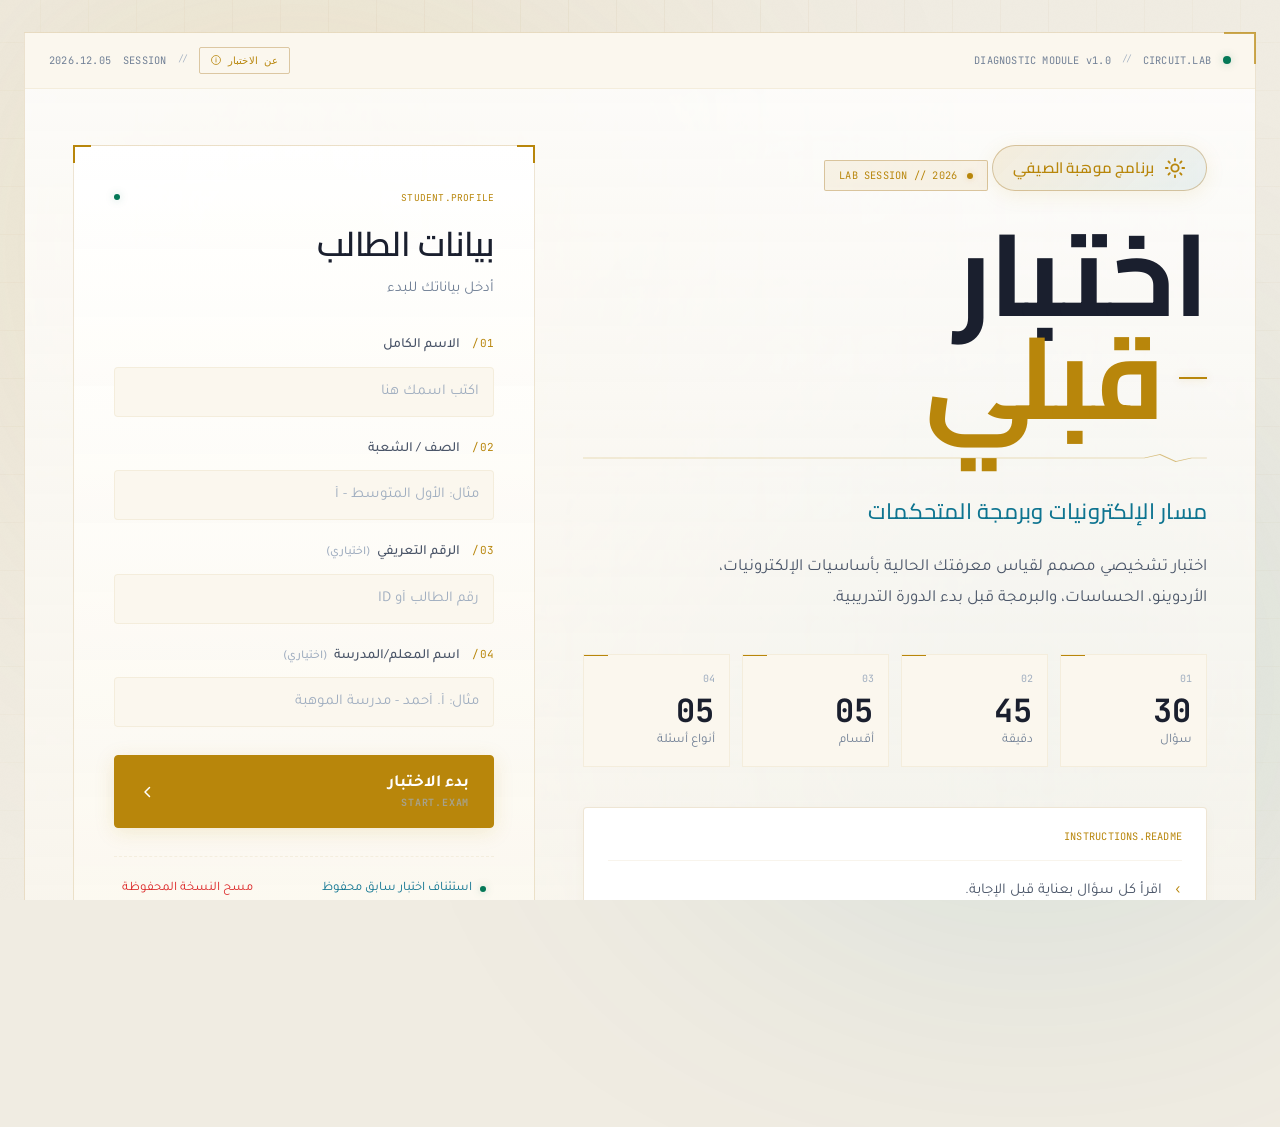
==== commit a83043fd: "Switch display font from Reem Kufi to Cairo for better readability" ====
--- a/index.html
+++ b/index.html
@@ -7,7 +7,7 @@
   <link rel="icon" type="image/svg+xml" href="favicon.svg" />
   <link rel="preconnect" href="https://fonts.googleapis.com" />
   <link rel="preconnect" href="https://fonts.gstatic.com" crossorigin />
-  <link href="https://fonts.googleapis.com/css2?family=Reem+Kufi:wght@400;500;600;700&family=Tajawal:wght@300;400;500;700;800&family=JetBrains+Mono:wght@400;500;700&display=swap" rel="stylesheet" />
+  <link href="https://fonts.googleapis.com/css2?family=Cairo:wght@400;500;600;700;800;900&family=Tajawal:wght@300;400;500;700;800&family=JetBrains+Mono:wght@400;500;700&display=swap" rel="stylesheet" />
   <link rel="stylesheet" href="styles.css" />
 </head>
 <body>
@@ -57,7 +57,7 @@
 
           <h1 class="hero-title">
             <span class="hero-title__line">اختبار</span>
-            <span class="hero-title__line hero-title__line--accent">قـبـلـي</span>
+            <span class="hero-title__line hero-title__line--accent">قبلي</span>
           </h1>
 
           <div class="hero-underline">
--- a/styles.css
+++ b/styles.css
@@ -46,7 +46,7 @@
   --red-glow: rgba(220, 38, 38, 0.25);
 
   /* Typography */
-  --font-display: 'Reem Kufi', 'Tajawal', system-ui, sans-serif;
+  --font-display: 'Cairo', 'Tajawal', system-ui, sans-serif;
   --font-body: 'Tajawal', system-ui, sans-serif;
   --font-mono: 'JetBrains Mono', 'Courier New', monospace;
 
@@ -610,7 +610,8 @@
 .field textarea:focus {
   outline: none;
   border-color: var(--amber);
-  background: rgba(11, 17, 32, 0.9);
+  background: var(--bg-surface);
+  color: var(--text-primary);
   box-shadow: 0 0 0 3px var(--amber-shadow);
 }
 
